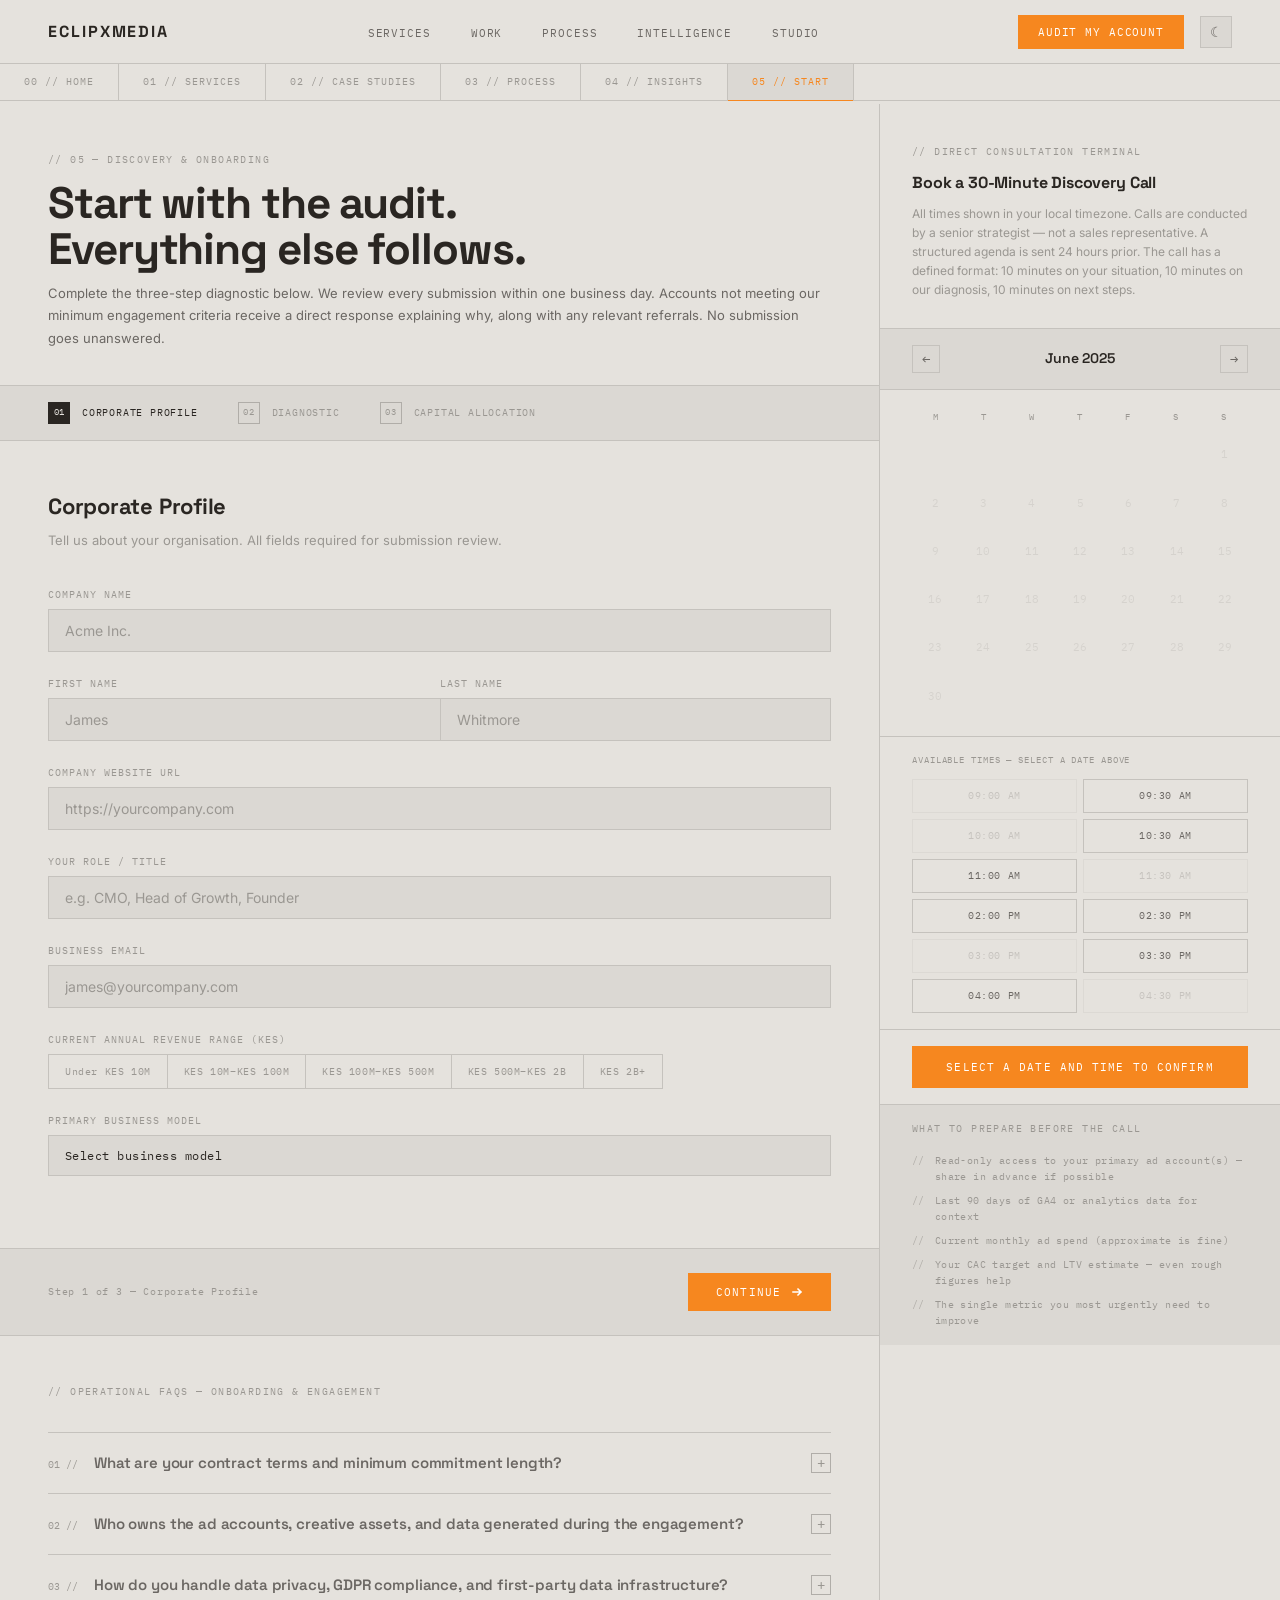
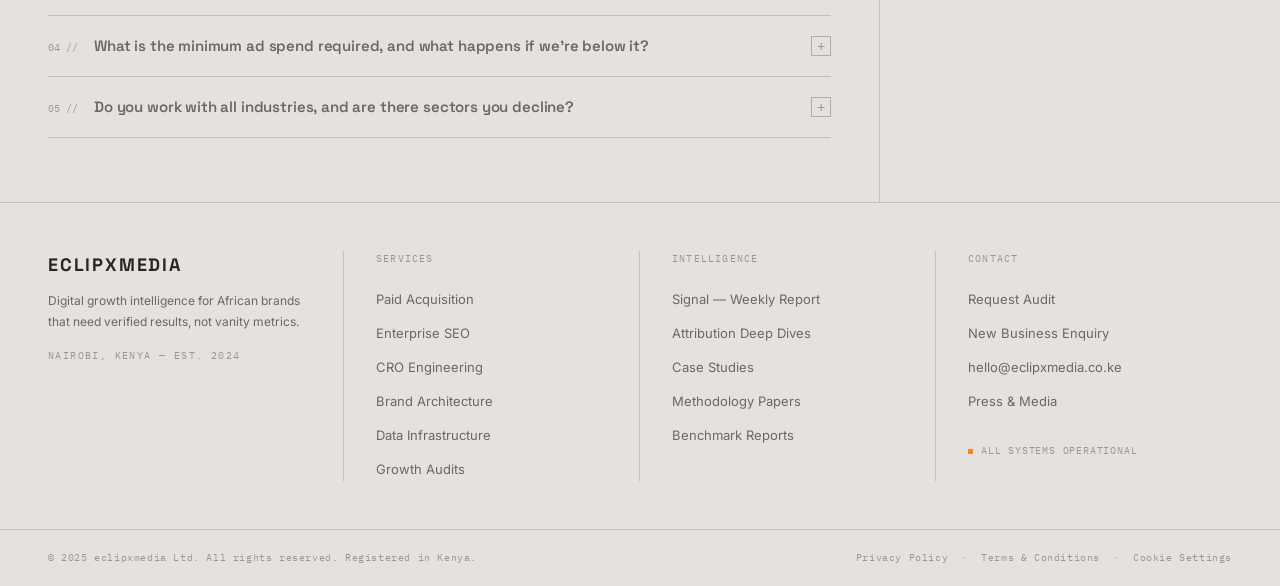
==== contact.html @ aa531b26 "eclipx initial commit" ====
<!DOCTYPE html>
<html lang="en">
<head>
<meta charset="UTF-8">
<meta name="viewport" content="width=device-width, initial-scale=1.0">
<title>eclipxmedia — Contact & Onboarding</title>
<link rel="preconnect" href="https://fonts.googleapis.com">
<link rel="preconnect" href="https://fonts.gstatic.com" crossorigin>
<link href="https://fonts.googleapis.com/css2?family=Space+Grotesk:wght@300;400;500;600;700&family=IBM+Plex+Mono:wght@300;400;500&family=Inter:wght@300;400;500&display=swap" rel="stylesheet">
<link rel="stylesheet" href="css/styles.css">
<script>
document.addEventListener('DOMContentLoaded', async function() {
  try {
    const hdr = await fetch('partials/header.html');
    document.getElementById('header-placeholder').innerHTML = await hdr.text();
    if (typeof initTheme === 'function') initTheme();
    const ftr = await fetch('partials/footer.html');
    document.getElementById('footer-placeholder').innerHTML = await ftr.text();
    const current = window.location.pathname.split('/').pop() || 'index.html';
    document.querySelectorAll('.page-tab').forEach(function(a) {
      if (a.getAttribute('href') === current) a.classList.add('active');
    });
  } catch(e) {
    console.warn('Could not load header/footer partials.', e);
  }
});
</script>
</head>
<body>

<div id="header-placeholder"></div>

<main>

<div class="contact-layout">

  <div class="contact-form-area">
    <div class="contact-form-header">
      <div class="label">// 05 &mdash; Discovery &amp; Onboarding</div>
      <h1 class="contact-form-h1">Start with the audit.<br>Everything else follows.</h1>
      <p style="font-size:13px;color:var(--text-secondary);margin-top:10px;line-height:1.7;">Complete the three-step diagnostic below. We review every submission within one business day. Accounts not meeting our minimum engagement criteria receive a direct response explaining why, along with any relevant referrals. No submission goes unanswered.</p>
    </div>

    <div class="step-indicator">
      <div class="step-ind-item active" id="si-1"><div class="step-ind-num">01</div><div class="step-ind-label">Corporate Profile</div></div>
      <div class="step-ind-item" id="si-2"><div class="step-ind-num">02</div><div class="step-ind-label">Diagnostic</div></div>
      <div class="step-ind-item" id="si-3"><div class="step-ind-num">03</div><div class="step-ind-label">Capital Allocation</div></div>
    </div>

    <div class="form-steps-container">

      <div class="form-step active" id="step-1">
        <div class="form-step-title">Corporate Profile</div>
        <div class="form-step-sub">Tell us about your organisation. All fields required for submission review.</div>
        <div class="field-group"><label class="field-label">Company Name</label><input type="text" class="field-input" placeholder="Acme Inc."></div>
        <div style="display:grid;grid-template-columns:1fr 1fr;gap:0;">
          <div class="field-group"><label class="field-label">First Name</label><input type="text" class="field-input" placeholder="James" style="border-right:none;"></div>
          <div class="field-group"><label class="field-label">Last Name</label><input type="text" class="field-input" placeholder="Whitmore"></div>
        </div>
        <div class="field-group"><label class="field-label">Company Website URL</label><input type="url" class="field-input" placeholder="https://yourcompany.com"></div>
        <div class="field-group"><label class="field-label">Your Role / Title</label><input type="text" class="field-input" placeholder="e.g. CMO, Head of Growth, Founder"></div>
        <div class="field-group"><label class="field-label">Business Email</label><input type="email" class="field-input" placeholder="james@yourcompany.com"></div>
        <div class="field-group">
          <label class="field-label">Current Annual Revenue Range (KES)</label>
          <div class="scale-options" id="revenue-selector">
            <button class="scale-option" onclick="selectScale(this,'revenue-selector')">Under KES 10M</button>
            <button class="scale-option" onclick="selectScale(this,'revenue-selector')">KES 10M&ndash;KES 100M</button>
            <button class="scale-option" onclick="selectScale(this,'revenue-selector')">KES 100M&ndash;KES 500M</button>
            <button class="scale-option" onclick="selectScale(this,'revenue-selector')">KES 500M&ndash;KES 2B</button>
            <button class="scale-option" onclick="selectScale(this,'revenue-selector')">KES 2B+</button>
          </div>
        </div>
        <div class="field-group">
          <label class="field-label">Primary Business Model</label>
          <select class="field-select">
            <option value="" disabled selected>Select business model</option>
            <option>B2B SaaS</option><option>B2B Services / Consulting</option><option>D2C E-Commerce</option><option>Enterprise E-Commerce</option><option>Lead Generation / Financial Services</option><option>Marketplace</option><option>Other</option>
          </select>
        </div>
      </div>

      <div class="form-step" id="step-2">
        <div class="form-step-title">Growth Diagnostic</div>
        <div class="form-step-sub">Select all constraints that currently apply to your marketing operation. Be specific &mdash; the more precise your answers, the more useful our audit response will be.</div>
        <div class="field-group">
          <label class="field-label" style="margin-bottom:12px;">Primary Growth Bottleneck(s) &mdash; Select all that apply</label>
          <div class="check-options">
            <div class="check-option" onclick="toggleCheck(this)"><div class="check-box"></div><div><div class="check-text">Scaling Ad Spend Without CPA Degradation</div><div class="check-sub">Revenue grows but cost-per-acquisition increases disproportionately at scale</div></div></div>
            <div class="check-option" onclick="toggleCheck(this)"><div class="check-box"></div><div><div class="check-text">Low Landing Page / Funnel Conversion Rate</div><div class="check-sub">Traffic quality is acceptable but on-site conversion rate underperforms benchmarks</div></div></div>
            <div class="check-option" onclick="toggleCheck(this)"><div class="check-box"></div><div><div class="check-text">Attribution / Pixel Implementation Errors</div><div class="check-sub">Platform-reported data does not reconcile with CRM or revenue records</div></div></div>
            <div class="check-option" onclick="toggleCheck(this)"><div class="check-box"></div><div><div class="check-text">Creative Fatigue &amp; Ad Performance Decay</div><div class="check-sub">ROAS declining over time without spend changes &mdash; likely audience saturation or creative exhaustion</div></div></div>
            <div class="check-option" onclick="toggleCheck(this)"><div class="check-box"></div><div><div class="check-text">Organic Search Visibility Gap</div><div class="check-sub">Over-reliance on paid channels, minimal organic traffic or content infrastructure</div></div></div>
            <div class="check-option" onclick="toggleCheck(this)"><div class="check-box"></div><div><div class="check-text">Lead Quality &mdash; High Volume, Low Close Rate</div><div class="check-sub">MQL volume is sufficient but MQL&rarr;SQL and SQL&rarr;Close rates are below target</div></div></div>
            <div class="check-option" onclick="toggleCheck(this)"><div class="check-box"></div><div><div class="check-text">Lack of Unified Reporting Infrastructure</div><div class="check-sub">No single dashboard &mdash; data lives in separate platform UIs and requires manual consolidation</div></div></div>
          </div>
        </div>
        <div class="field-group" style="margin-top:8px;">
          <label class="field-label">Current Primary Paid Channels &mdash; Select all active</label>
          <div class="scale-options" id="channel-selector" style="flex-wrap:wrap;">
            <button class="scale-option" onclick="selectScale(this,'channel-selector',true)" style="margin-bottom:0;">Meta Ads</button>
            <button class="scale-option" onclick="selectScale(this,'channel-selector',true)">Google Search</button>
            <button class="scale-option" onclick="selectScale(this,'channel-selector',true)">Google PMax</button>
            <button class="scale-option" onclick="selectScale(this,'channel-selector',true)">LinkedIn</button>
            <button class="scale-option" onclick="selectScale(this,'channel-selector',true)">TikTok</button>
            <button class="scale-option" onclick="selectScale(this,'channel-selector',true)">YouTube</button>
            <button class="scale-option" onclick="selectScale(this,'channel-selector',true)" style="border-right:1px solid var(--border);">None Yet</button>
          </div>
        </div>
        <div class="field-group">
          <label class="field-label">Describe the single biggest problem in your current marketing operation</label>
          <textarea class="field-input" rows="4" placeholder="Be specific &mdash; e.g. 'Our Meta ROAS has declined from 4.2x to 2.1x over 6 months and we don't know if it's creative fatigue, audience exhaustion, or a tracking issue.' The more detail you provide, the more targeted our audit response will be." style="resize:vertical;min-height:96px;"></textarea>
        </div>
      </div>

      <div class="form-step" id="step-3">
        <div class="form-step-title">Capital Allocation</div>
        <div class="form-step-sub">Your monthly ad spend determines the scope and infrastructure investment your account requires. We are transparent about our minimum thresholds and the reasoning behind them.</div>
        <div class="field-group">
          <label class="field-label" style="margin-bottom:14px;">Current Monthly Liquid Ad Budget (KES)</label>
          <div class="budget-track" id="budget-selector">
            <div class="budget-option" onclick="selectBudget(this)"><div class="budget-label">Under KES 200,000 / month</div><div class="budget-bar-outer"><div class="budget-bar-inner" style="width:12%"></div></div><div class="budget-radio"></div></div>
            <div class="budget-option" onclick="selectBudget(this)"><div class="budget-label">KES 200K &ndash; KES 1M / month</div><div class="budget-bar-outer"><div class="budget-bar-inner" style="width:30%"></div></div><div class="budget-radio"></div></div>
            <div class="budget-option selected" onclick="selectBudget(this)"><div class="budget-label">KES 1M &ndash; KES 5M / month</div><div class="budget-bar-outer"><div class="budget-bar-inner" style="width:55%"></div></div><div class="budget-radio"></div></div>
            <div class="budget-option" onclick="selectBudget(this)"><div class="budget-label">KES 5M &ndash; KES 20M / month</div><div class="budget-bar-outer"><div class="budget-bar-inner" style="width:75%"></div></div><div class="budget-radio"></div></div>
            <div class="budget-option" onclick="selectBudget(this)"><div class="budget-label">KES 20M+ / month</div><div class="budget-bar-outer"><div class="budget-bar-inner" style="width:100%"></div></div><div class="budget-radio"></div></div>
          </div>
          <div style="margin-top:10px;font-family:var(--mono);font-size:10px;color:var(--text-muted);line-height:1.6;">// Minimum threshold: KES 1,000,000/month in active, deployable ad spend. Accounts below this threshold are not a fit for our model. We will explain why and refer you to agencies whose model fits your current stage.</div>
        </div>
        <div class="field-group">
          <label class="field-label">Target Timeline for First Campaign Results</label>
          <div class="scale-options" id="timeline-selector">
            <button class="scale-option" onclick="selectScale(this,'timeline-selector')">ASAP</button>
            <button class="scale-option selected" onclick="selectScale(this,'timeline-selector')">Within 30 Days</button>
            <button class="scale-option" onclick="selectScale(this,'timeline-selector')">30&ndash;60 Days</button>
            <button class="scale-option" onclick="selectScale(this,'timeline-selector')">60&ndash;90 Days</button>
            <button class="scale-option" onclick="selectScale(this,'timeline-selector')">Flexible</button>
          </div>
        </div>
        <div class="field-group">
          <label class="field-label">How did you find eclipxmedia?</label>
          <select class="field-select">
            <option value="" disabled selected>Select source</option>
            <option>Google Search</option><option>Referral from a client or partner</option><option>LinkedIn</option><option>Read an article or case study</option><option>Conference or event</option><option>Other</option>
          </select>
        </div>
        <div style="background:var(--bg-card);border:1px solid var(--border);padding:20px;margin-top:8px;">
          <div class="label" style="margin-bottom:10px;">What happens after you submit</div>
          <div class="phase-checklist" style="gap:8px;">
            <div class="phase-check" style="padding-bottom:8px;"><span class="check-idx">01</span><span style="font-size:12px;">We review your submission within 1 business day and assess fit against our engagement criteria.</span></div>
            <div class="phase-check" style="padding-bottom:8px;border-bottom:1px solid var(--border);"><span class="check-idx">02</span><span style="font-size:12px;">If you qualify, you'll receive a calendar invite for a 30-minute discovery call with your assigned senior strategist.</span></div>
            <div class="phase-check" style="padding-bottom:0;border-bottom:none;"><span class="check-idx">03</span><span style="font-size:12px;">Discovery call leads to a proposal within 3 business days &mdash; audit scope, timeline, and engagement terms. No vague follow-ups.</span></div>
          </div>
        </div>
      </div>
    </div>

    <div class="form-nav">
      <div class="form-progress" id="form-progress">Step 1 of 3 &mdash; Corporate Profile</div>
      <div style="display:flex;gap:0;">
        <button class="form-back-btn" id="back-btn" onclick="formBack()" style="display:none;">&larr; Back</button>
        <button class="form-next-btn" id="next-btn" onclick="formNext()">Continue <svg width="12" height="12" viewBox="0 0 12 12" fill="none"><path d="M2 6H10M7 3L10 6L7 9" stroke="currentColor" stroke-width="1.5" stroke-linecap="square"/></svg></button>
      </div>
    </div>

    <div class="faq-section">
      <div class="label">// Operational FAQs &mdash; Onboarding &amp; Engagement</div>
      <div class="faq-list">
        <div class="faq-item" id="faq-0">
          <button class="faq-trigger" onclick="toggleFaq('faq-0')"><div class="faq-q-wrap"><span class="faq-q-idx">01 //</span><span class="faq-q">What are your contract terms and minimum commitment length?</span></div><div class="faq-toggle">+</div></button>
          <div class="faq-body"><div class="faq-answer">Our standard engagement structure is a <strong>rolling 90-day contract with a 30-day written termination notice period</strong>. We do not require 6 or 12-month lock-ins because we believe client retention should be earned through performance, not contractual obligation. The 90-day minimum exists because meaningful paid media results require at minimum one full audit, one structural rebuild cycle, and sufficient time to exit the learning phase with statistically significant data. There are no setup fees. Management fees are agreed in the proposal and fixed for the first 90-day term, with any adjustments requiring 30 days written notice.</div></div>
        </div>
        <div class="faq-item" id="faq-1">
          <button class="faq-trigger" onclick="toggleFaq('faq-1')"><div class="faq-q-wrap"><span class="faq-q-idx">02 //</span><span class="faq-q">Who owns the ad accounts, creative assets, and data generated during the engagement?</span></div><div class="faq-toggle">+</div></button>
          <div class="faq-body"><div class="faq-answer"><strong>You own everything. Always.</strong> Ad accounts must be created in your Business Manager &mdash; we work with admin access granted to our agency account, never accounts created in our infrastructure. All creative assets are transferred to you in full upon delivery &mdash; source files, video exports, copy documents. Looker Studio dashboards are built in your Google account. All data pipelines (Supermetrics, BigQuery tables, Segment sources) are provisioned in your accounts. Engagement end means we remove ourselves from access. Your data, your accounts, your assets &mdash; unconditionally and without leverage.</div></div>
        </div>
        <div class="faq-item" id="faq-2">
          <button class="faq-trigger" onclick="toggleFaq('faq-2')"><div class="faq-q-wrap"><span class="faq-q-idx">03 //</span><span class="faq-q">How do you handle data privacy, GDPR compliance, and first-party data infrastructure?</span></div><div class="faq-toggle">+</div></button>
          <div class="faq-body"><div class="faq-answer">Data privacy compliance is built into our tracking architecture by default. All server-side tracking implementations include <strong>Consent Mode v2 configuration</strong> (Google) and relevant data processing agreements. We do not transmit personally identifiable information to ad platforms without explicit consent signal &mdash; server-side implementations use hashed email and phone data in compliance with Meta's data use policy and Google's Customer Match requirements. For EU-domiciled clients, all data processing occurs within EU infrastructure where technically feasible. We are registered as a data processor under GDPR and can provide our Data Processing Agreement at the proposal stage.</div></div>
        </div>
        <div class="faq-item" id="faq-3">
          <button class="faq-trigger" onclick="toggleFaq('faq-3')"><div class="faq-q-wrap"><span class="faq-q-idx">04 //</span><span class="faq-q">What is the minimum ad spend required, and what happens if we're below it?</span></div><div class="faq-toggle">+</div></button>
          <div class="faq-body"><div class="faq-answer">Our minimum is <strong>KES 1,000,000 per month in liquid, deployable ad spend</strong> &mdash; budget that exists today and is allocated to paid media, not projected future spend. Below KES 1M/month, the overhead of building and maintaining server-side tracking infrastructure, real-time attribution dashboards, and weekly sprint management cannot be amortised appropriately against the management fee structure required to staff an account correctly. If you're currently at KES 200K&ndash;KES 800K/month with a credible plan to reach the threshold within 60&ndash;90 days, contact us anyway &mdash; we'll have an honest conversation. Accounts clearly below threshold receive a direct explanation and referrals to agencies whose model fits their stage.</div></div>
        </div>
        <div class="faq-item" id="faq-4">
          <button class="faq-trigger" onclick="toggleFaq('faq-4')"><div class="faq-q-wrap"><span class="faq-q-idx">05 //</span><span class="faq-q">Do you work with all industries, and are there sectors you decline?</span></div><div class="faq-toggle">+</div></button>
          <div class="faq-body"><div class="faq-answer">We work primarily with B2B SaaS, DTC e-commerce, enterprise e-commerce, financial services (FCA/SEC regulated), professional services, and lead-generation businesses. <strong>We do not accept engagements in:</strong> gambling or sports betting, crypto and unregulated financial products, adult content, tobacco and vaping, multi-level marketing, or any business whose core product is demonstrably harmful. We also decline to work with businesses where we cannot establish a clean measurement foundation &mdash; if your CRM data is fundamentally unreliable or your internal compliance structure prevents proper tracking implementation, we cannot produce results worth charging for.</div></div>
        </div>
      </div>
    </div>
  </div>

  <div class="contact-right-panel">
    <div class="cal-header">
      <div class="label">// Direct Consultation Terminal</div>
      <div class="cal-title">Book a 30-Minute Discovery Call</div>
      <p style="font-size:12px;color:var(--text-muted);line-height:1.6;margin-top:8px;">All times shown in your local timezone. Calls are conducted by a senior strategist &mdash; not a sales representative. A structured agenda is sent 24 hours prior. The call has a defined format: 10 minutes on your situation, 10 minutes on our diagnosis, 10 minutes on next steps.</p>
    </div>
    <div class="cal-nav">
      <button class="cal-nav-btn" onclick="calNav(-1)">&larr;</button>
      <div class="cal-month" id="cal-month-label">June 2025</div>
      <button class="cal-nav-btn" onclick="calNav(1)">&rarr;</button>
    </div>
    <div class="cal-grid-wrap">
      <div class="cal-dow-row">
        <div class="cal-dow">M</div><div class="cal-dow">T</div><div class="cal-dow">W</div><div class="cal-dow">T</div><div class="cal-dow">F</div><div class="cal-dow">S</div><div class="cal-dow">S</div>
      </div>
      <div class="cal-days-grid" id="cal-days"></div>
    </div>
    <div class="cal-slots">
      <div class="cal-slots-title">Available Times &mdash; <span id="cal-selected-date">Select a date above</span></div>
      <div class="cal-slot-grid" id="cal-slot-grid">
        <div class="cal-slot taken">09:00 AM</div>
        <div class="cal-slot" onclick="selectSlot(this)">09:30 AM</div>
        <div class="cal-slot taken">10:00 AM</div>
        <div class="cal-slot" onclick="selectSlot(this)">10:30 AM</div>
        <div class="cal-slot" onclick="selectSlot(this)">11:00 AM</div>
        <div class="cal-slot taken">11:30 AM</div>
        <div class="cal-slot" onclick="selectSlot(this)">02:00 PM</div>
        <div class="cal-slot" onclick="selectSlot(this)">02:30 PM</div>
        <div class="cal-slot taken">03:00 PM</div>
        <div class="cal-slot" onclick="selectSlot(this)">03:30 PM</div>
        <div class="cal-slot" onclick="selectSlot(this)">04:00 PM</div>
        <div class="cal-slot taken">04:30 PM</div>
      </div>
    </div>
    <div class="cal-confirm">
      <button class="cal-confirm-btn" id="cal-confirm-btn" onclick="confirmBooking()">Select a date and time to confirm</button>
    </div>
    <div style="padding:16px 32px;border-top:1px solid var(--border);background:var(--bg-card);">
      <div class="label" style="margin-bottom:12px;">What to Prepare Before the Call</div>
      <div class="comms-detail-list">
        <div class="comms-detail" style="font-size:10px;">Read-only access to your primary ad account(s) &mdash; share in advance if possible</div>
        <div class="comms-detail" style="font-size:10px;">Last 90 days of GA4 or analytics data for context</div>
        <div class="comms-detail" style="font-size:10px;">Current monthly ad spend (approximate is fine)</div>
        <div class="comms-detail" style="font-size:10px;">Your CAC target and LTV estimate &mdash; even rough figures help</div>
        <div class="comms-detail" style="font-size:10px;">The single metric you most urgently need to improve</div>
      </div>
    </div>
  </div>

</div>

</main>

<div id="footer-placeholder"></div>

<script src="js/main.js"></script>
</body>
</html>
---- css/styles.css ----
*, *::before, *::after {
  box-sizing: border-box;
  margin: 0;
  padding: 0;
  border-radius: 0 !important;
}

:root {
  --bg: #E5E2DD;
  --bg-card: #DBD8D3;
  --bg-hover: #D1CEC9;
  --border: #C5C2BD;
  --border-bright: #B0ADA8;
  --text-primary: #2A2622;
  --text-secondary: #6B6763;
  --text-muted: #9A9792;
  --accent: #F6871F;
  --accent-bright: #F8A24A;
  --accent-dim: #C46E18;
  --mono: 'IBM Plex Mono', monospace;
  --display: 'Space Grotesk', sans-serif;
  --body: 'Inter', sans-serif;
  --bg-rgb: 229, 226, 221;
}

[data-theme="dark"] {
  --bg: #090909;
  --bg-card: #111110;
  --bg-hover: #161614;
  --border: #242420;
  --border-bright: #3A3A34;
  --text-primary: #F0EDE6;
  --text-secondary: #9A9590;
  --text-muted: #5A5752;
  --accent: #F6871F;
  --accent-bright: #F8A24A;
  --accent-dim: #C46E18;
  --bg-rgb: 9, 9, 9;
}

html { scroll-behavior: smooth; }

body {
  background: var(--bg);
  color: var(--text-primary);
  font-family: var(--body);
  font-size: 15px;
  line-height: 1.6;
  overflow-x: hidden;
  -webkit-font-smoothing: antialiased;
}

/* ─── SCROLLBAR ─────────────────────────────── */
::-webkit-scrollbar { width: 2px; }
::-webkit-scrollbar-track { background: var(--bg); }
::-webkit-scrollbar-thumb { background: var(--border-bright); }

/* ─── NAV ────────────────────────────────────── */
nav {
  position: fixed;
  top: 0; left: 0; right: 0;
  z-index: 100;
  display: flex;
  align-items: center;
  justify-content: space-between;
  padding: 0 48px;
  height: 64px;
  border-bottom: 1px solid var(--border);
  background: rgba(var(--bg-rgb), 0.92);
  backdrop-filter: blur(12px);
}

.nav-logo {
  font-family: var(--display);
  font-size: 16px;
  font-weight: 700;
  letter-spacing: 0.12em;
  color: var(--text-primary);
  text-decoration: none;
  text-transform: uppercase;
}

.nav-links {
  display: flex;
  gap: 40px;
  list-style: none;
}

.nav-links a {
  font-family: var(--mono);
  font-size: 11px;
  font-weight: 400;
  letter-spacing: 0.08em;
  text-transform: uppercase;
  color: var(--text-secondary);
  text-decoration: none;
  transition: color 0.2s;
}
.nav-links a:hover { color: var(--accent); }

.nav-cta {
  font-family: var(--mono);
  font-size: 11px;
  letter-spacing: 0.08em;
  text-transform: uppercase;
  color: #FFFFFF;
  background: var(--accent);
  border: none;
  padding: 10px 20px;
  cursor: pointer;
  transition: background 0.2s;
}
.nav-cta:hover { background: var(--accent-bright); }

/* ─── THEME TOGGLE ──────────────────────────── */
.theme-toggle {
  width: 32px; height: 32px;
  border: 1px solid var(--border);
  background: var(--bg-card);
  color: var(--text-secondary);
  cursor: pointer;
  display: flex;
  align-items: center;
  justify-content: center;
  font-size: 14px;
  transition: all 0.2s;
  margin-left: 16px;
  flex-shrink: 0;
}
.theme-toggle:hover {
  border-color: var(--border-bright);
  color: var(--text-primary);
}

/* ─── PAGE NAV TABS ──────────────────────────── */
.page-tabs {
  position: fixed;
  top: 64px; left: 0; right: 0;
  z-index: 99;
  display: flex;
  border-bottom: 1px solid var(--border);
  background: var(--bg);
}

.page-tab {
  font-family: var(--mono);
  font-size: 10px;
  letter-spacing: 0.1em;
  text-transform: uppercase;
  color: var(--text-muted);
  padding: 10px 24px;
  cursor: pointer;
  border: none;
  background: none;
  border-right: 1px solid var(--border);
  transition: all 0.2s;
  position: relative;
  text-decoration: none;
  display: inline-block;
}

.page-tab.active {
  color: var(--accent);
  background: var(--bg-card);
}
.page-tab.active::after {
  content: '';
  position: absolute;
  bottom: -1px; left: 0; right: 0;
  height: 1px;
  background: var(--accent);
}
.page-tab:hover:not(.active) { color: var(--accent); }

/* ─── PAGE VIEWS ─────────────────────────────── */

main { padding-top: 104px; }

/* ─── UTILITY ────────────────────────────────── */
.mono { font-family: var(--mono); }
.label {
  font-family: var(--mono);
  font-size: 10px;
  letter-spacing: 0.14em;
  text-transform: uppercase;
  color: var(--text-muted);
}
.section-index {
  font-family: var(--mono);
  font-size: 10px;
  color: var(--text-muted);
  letter-spacing: 0.1em;
}
hr.rule {
  border: none;
  border-top: 1px solid var(--border);
}
hr.rule-bright {
  border: none;
  border-top: 1px solid var(--border-bright);
}

/* ─── HERO ───────────────────────────────────── */
.hero {
  min-height: calc(100vh - 104px);
  display: grid;
  grid-template-rows: auto 1fr auto;
  border-bottom: 1px solid var(--border);
  position: relative;
  overflow: hidden;
}

/* Structural grid lines */
.hero::before {
  content: '';
  position: absolute;
  inset: 0;
  background-image:
    linear-gradient(var(--border) 1px, transparent 1px),
    linear-gradient(90deg, var(--border) 1px, transparent 1px);
  background-size: 80px 80px;
  opacity: 0.3;
  pointer-events: none;
}

.hero-header {
  display: flex;
  justify-content: space-between;
  align-items: flex-start;
  padding: 40px 48px 32px;
  border-bottom: 1px solid var(--border);
  position: relative;
  z-index: 1;
}

.hero-meta-left .label { margin-bottom: 6px; }
.hero-meta-left .coordinates {
  font-family: var(--mono);
  font-size: 11px;
  color: var(--text-muted);
}

.hero-meta-right {
  text-align: right;
}
.live-indicator {
  display: inline-flex;
  align-items: center;
  gap: 8px;
  font-family: var(--mono);
  font-size: 10px;
  letter-spacing: 0.1em;
  text-transform: uppercase;
  color: var(--text-secondary);
}
.live-dot {
  width: 6px; height: 6px;
  background: var(--accent);
  animation: pulse 2s infinite;
}
@keyframes pulse {
  0%, 100% { opacity: 1; }
  50% { opacity: 0.3; }
}

.hero-body {
  display: grid;
  grid-template-columns: 1fr 420px;
  gap: 0;
  position: relative;
  z-index: 1;
}

.hero-copy {
  padding: 64px 48px 64px;
  border-right: 1px solid var(--border);
  display: flex;
  flex-direction: column;
  justify-content: center;
}

.hero-eyebrow {
  font-family: var(--mono);
  font-size: 11px;
  color: var(--text-muted);
  letter-spacing: 0.1em;
  text-transform: uppercase;
  margin-bottom: 28px;
  display: flex;
  align-items: center;
  gap: 16px;
}
.hero-eyebrow::before {
  content: '';
  display: block;
  width: 32px;
  height: 1px;
  background: var(--border-bright);
}

.hero-h1 {
  font-family: var(--display);
  font-size: clamp(48px, 6.5vw, 88px);
  font-weight: 700;
  line-height: 0.95;
  letter-spacing: -0.02em;
  color: var(--text-primary);
  margin-bottom: 36px;
}

.hero-h1 em {
  font-style: normal;
  color: var(--text-secondary);
}

.hero-sub {
  font-size: 15px;
  color: var(--text-secondary);
  line-height: 1.7;
  max-width: 520px;
  margin-bottom: 52px;
}

.hero-sub strong {
  color: var(--text-primary);
  font-weight: 500;
}

.hero-markers {
  display: flex;
  flex-direction: column;
  gap: 10px;
  margin-bottom: 52px;
}

.hero-marker {
  display: flex;
  align-items: baseline;
  gap: 14px;
  font-family: var(--mono);
  font-size: 11px;
  color: var(--text-secondary);
  letter-spacing: 0.06em;
}
.hero-marker-idx {
  color: var(--text-muted);
  min-width: 28px;
}

.hero-ctas {
  display: flex;
  gap: 0;
}

.cta-primary {
  font-family: var(--mono);
  font-size: 12px;
  font-weight: 500;
  letter-spacing: 0.1em;
  text-transform: uppercase;
  color: #FFFFFF;
  background: var(--accent);
  border: none;
  padding: 16px 36px;
  cursor: pointer;
  transition: background 0.15s;
  display: flex;
  align-items: center;
  gap: 12px;
  clip-path: polygon(0 0, calc(100% - 10px) 0, 100% 10px, 100% 100%, 0 100%);
  text-decoration: none;
}
.cta-primary:hover { background: var(--accent-bright); }

.cta-secondary {
  font-family: var(--mono);
  font-size: 12px;
  font-weight: 400;
  letter-spacing: 0.1em;
  text-transform: uppercase;
  color: var(--text-secondary);
  background: none;
  border: 1px solid var(--border-bright);
  border-left: none;
  padding: 16px 36px;
  cursor: pointer;
  transition: all 0.15s;
  text-decoration: none;
}
.cta-secondary:hover {
  color: var(--text-primary);
  border-color: var(--text-muted);
}

/* Hero stats panel */
.hero-stats {
  padding: 40px 36px;
  display: flex;
  flex-direction: column;
  gap: 0;
}

.hero-stat-item {
  padding: 24px 0;
  border-bottom: 1px solid var(--border);
  display: flex;
  flex-direction: column;
  gap: 8px;
}
.hero-stat-item:last-child { border-bottom: none; }

.stat-value {
  font-family: var(--display);
  font-size: 38px;
  font-weight: 700;
  color: var(--text-primary);
  letter-spacing: -0.02em;
  line-height: 1;
}
.stat-label {
  font-family: var(--mono);
  font-size: 10px;
  color: var(--text-muted);
  letter-spacing: 0.1em;
  text-transform: uppercase;
}
.stat-delta {
  font-family: var(--mono);
  font-size: 10px;
  color: var(--accent);
}

/* Hero footer bar */
.hero-footer {
  display: grid;
  grid-template-columns: repeat(4, 1fr);
  border-top: 1px solid var(--border);
  position: relative;
  z-index: 1;
}
.hero-footer-cell {
  padding: 18px 28px;
  border-right: 1px solid var(--border);
  display: flex;
  flex-direction: column;
  gap: 4px;
}
.hero-footer-cell:last-child { border-right: none; }

/* ─── TICKER ─────────────────────────────────── */
.ticker-section {
  border-bottom: 1px solid var(--border);
  overflow: hidden;
  height: 56px;
  display: flex;
  align-items: center;
  background: var(--bg-card);
  position: relative;
}

.ticker-label {
  position: absolute;
  left: 0; top: 0; bottom: 0;
  padding: 0 24px;
  background: var(--bg-card);
  border-right: 1px solid var(--border);
  display: flex;
  align-items: center;
  z-index: 2;
  white-space: nowrap;
  font-family: var(--mono);
  font-size: 10px;
  letter-spacing: 0.1em;
  color: var(--text-muted);
  text-transform: uppercase;
}

.ticker-track {
  display: flex;
  align-items: center;
  gap: 0;
  animation: ticker 30s linear infinite;
  padding-left: 180px;
  white-space: nowrap;
}

@keyframes ticker {
  0% { transform: translateX(0); }
  100% { transform: translateX(-50%); }
}

.ticker-logo {
  display: inline-flex;
  align-items: center;
  padding: 0 48px;
  border-right: 1px solid var(--border);
  height: 56px;
  font-family: var(--display);
  font-size: 13px;
  font-weight: 600;
  letter-spacing: 0.12em;
  text-transform: uppercase;
  color: var(--text-muted);
  filter: grayscale(1);
  transition: color 0.2s;
}

/* ─── SHOWREEL ───────────────────────────────── */
.showreel-section {
  border-bottom: 1px solid var(--border);
  padding: 80px 48px;
}

.section-header {
  display: flex;
  justify-content: space-between;
  align-items: flex-end;
  margin-bottom: 48px;
}

.section-title-block {}
.section-title-block .label { margin-bottom: 12px; }
.section-h2 {
  font-family: var(--display);
  font-size: clamp(28px, 3.5vw, 44px);
  font-weight: 700;
  letter-spacing: -0.02em;
  line-height: 1.05;
  color: var(--text-primary);
}

.section-desc {
  font-size: 14px;
  color: var(--text-secondary);
  max-width: 380px;
  line-height: 1.7;
  text-align: right;
}

.showreel-container {
  width: 100%;
  aspect-ratio: 16/9;
  background: var(--bg-card);
  border: 1px solid var(--border);
  position: relative;
  overflow: hidden;
  transition: transform 0.6s cubic-bezier(0.16, 1, 0.3, 1);
  cursor: pointer;
}

.showreel-container:hover {
  transform: scale(1.008);
}

.showreel-overlay {
  position: absolute;
  inset: 0;
  display: flex;
  flex-direction: column;
  justify-content: space-between;
  padding: 32px;
  background: linear-gradient(
    to bottom,
    rgba(var(--bg-rgb), 0.6) 0%,
    rgba(var(--bg-rgb), 0) 40%,
    rgba(var(--bg-rgb), 0) 60%,
    rgba(var(--bg-rgb), 0.8) 100%
  );
}

.showreel-top {
  display: flex;
  justify-content: space-between;
  align-items: flex-start;
}

.showreel-tag {
  font-family: var(--mono);
  font-size: 10px;
  letter-spacing: 0.1em;
  color: var(--text-secondary);
  text-transform: uppercase;
  background: rgba(var(--bg-rgb), 0.6);
  padding: 6px 12px;
  border: 1px solid var(--border-bright);
}

.showreel-play {
  width: 56px; height: 56px;
  border: 1.5px solid rgba(240,237,230,0.5);
  display: flex;
  align-items: center;
  justify-content: center;
  transition: all 0.2s;
  background: rgba(var(--bg-rgb), 0.4);
}
.showreel-play:hover {
  background: rgba(var(--bg-rgb), 0.1);
  border-color: var(--text-primary);
}

.play-icon {
  width: 0; height: 0;
  border-style: solid;
  border-width: 8px 0 8px 16px;
  border-color: transparent transparent transparent var(--text-primary);
  margin-left: 4px;
}

.showreel-bottom {
  display: flex;
  justify-content: space-between;
  align-items: flex-end;
}

.showreel-metrics {
  display: flex;
  gap: 32px;
}

.showreel-metric {
  display: flex;
  flex-direction: column;
  gap: 4px;
}
.showreel-metric .val {
  font-family: var(--display);
  font-size: 22px;
  font-weight: 700;
  color: var(--text-primary);
}
.showreel-metric .lbl {
  font-family: var(--mono);
  font-size: 9px;
  color: var(--text-secondary);
  text-transform: uppercase;
  letter-spacing: 0.1em;
}

.showreel-visual {
  width: 100%; height: 100%;
  position: absolute;
  inset: 0;
  background:
    repeating-linear-gradient(
      90deg,
      transparent,
      transparent 79px,
      var(--border) 79px,
      var(--border) 80px
    ),
    repeating-linear-gradient(
      0deg,
      transparent,
      transparent 79px,
      var(--border) 79px,
      var(--border) 80px
    ),
    var(--bg-card);
  z-index: -1;
}

/* Mock analytics */
.mock-chart {
  position: absolute;
  bottom: 80px; left: 48px;
  right: 48px;
  height: 120px;
  display: flex;
  align-items: flex-end;
  gap: 6px;
  z-index: 0;
}
.mock-bar {
  flex: 1;
  background: rgba(240,237,230,0.08);
  border-top: 1px solid rgba(240,237,230,0.15);
  animation: barGrow 2s cubic-bezier(0.16, 1, 0.3, 1) forwards;
  transform-origin: bottom;
}
@keyframes barGrow {
  from { transform: scaleY(0.1); opacity: 0; }
  to { transform: scaleY(1); opacity: 1; }
}

/* ─── CAPABILITIES GRID ──────────────────────── */
.capabilities-section {
  border-bottom: 1px solid var(--border);
}

.capabilities-header {
  padding: 64px 48px 48px;
  border-bottom: 1px solid var(--border);
}

.capabilities-grid {
  display: grid;
  grid-template-columns: repeat(3, 1fr);
}

.cap-card {
  padding: 48px 40px;
  border-right: 1px solid var(--border);
  position: relative;
  transition: background 0.25s;
}
.cap-card:last-child { border-right: none; }
.cap-card:hover { background: var(--bg-card); }

.cap-icon {
  width: 40px; height: 40px;
  border: 1.5px solid var(--border-bright);
  display: flex;
  align-items: center;
  justify-content: center;
  margin-bottom: 28px;
}

/* SVG icons */
.icon-line {
  fill: none;
  stroke: var(--text-secondary);
  stroke-width: 1.5;
  stroke-linecap: square;
}

.cap-number {
  font-family: var(--mono);
  font-size: 10px;
  color: var(--text-muted);
  letter-spacing: 0.1em;
  margin-bottom: 16px;
}

.cap-title {
  font-family: var(--display);
  font-size: 20px;
  font-weight: 700;
  color: var(--text-primary);
  letter-spacing: -0.01em;
  margin-bottom: 20px;
}

.cap-desc {
  font-size: 13.5px;
  color: var(--text-secondary);
  line-height: 1.75;
  margin-bottom: 28px;
}

.cap-list {
  list-style: none;
  display: flex;
  flex-direction: column;
  gap: 8px;
}

.cap-list li {
  font-family: var(--mono);
  font-size: 11px;
  color: var(--text-muted);
  letter-spacing: 0.04em;
  display: flex;
  align-items: baseline;
  gap: 10px;
}
.cap-list li::before {
  content: '\2014';
  color: var(--border-bright);
  flex-shrink: 0;
}

.cap-footer {
  margin-top: 36px;
  padding-top: 24px;
  border-top: 1px solid var(--border);
  display: flex;
  justify-content: space-between;
  align-items: center;
}

.cap-link {
  font-family: var(--mono);
  font-size: 10px;
  letter-spacing: 0.1em;
  text-transform: uppercase;
  color: var(--text-secondary);
  text-decoration: none;
  transition: color 0.2s;
  display: flex;
  align-items: center;
  gap: 8px;
}
.cap-link:hover { color: var(--accent); }
.cap-link-arrow { font-size: 14px; }

/* ─── ROI SHOWCASE ───────────────────────────── */
.roi-section {
  border-bottom: 1px solid var(--border);
  padding: 80px 48px;
}

.roi-grid {
  display: grid;
  grid-template-columns: 1fr 1fr;
  gap: 0;
  border: 1px solid var(--border);
}

.roi-card {
  padding: 52px 44px;
  border-right: 1px solid var(--border);
  position: relative;
  overflow: hidden;
  cursor: pointer;
  transition: background 0.3s cubic-bezier(0.16, 1, 0.3, 1);
}
.roi-card:last-child { border-right: none; }
.roi-card:hover { background: var(--bg-hover); }

/* Dashboard mockup */
.roi-dashboard {
  position: absolute;
  inset: 0;
  opacity: 0;
  transition: opacity 0.4s cubic-bezier(0.16, 1, 0.3, 1);
  pointer-events: none;
  padding: 24px;
  background: var(--bg-hover);
  display: flex;
  flex-direction: column;
  justify-content: flex-end;
}
.roi-card:hover .roi-dashboard { opacity: 1; }
.roi-card:hover .roi-front { opacity: 0; }

.roi-front {
  transition: opacity 0.3s;
}

.roi-client-tag {
  font-family: var(--mono);
  font-size: 10px;
  color: var(--text-muted);
  letter-spacing: 0.1em;
  text-transform: uppercase;
  margin-bottom: 32px;
  display: flex;
  align-items: center;
  gap: 12px;
}
.roi-client-tag::before {
  content: '';
  width: 24px;
  height: 1px;
  background: var(--border-bright);
}

.roi-metric-big {
  font-family: var(--display);
  font-size: 72px;
  font-weight: 700;
  letter-spacing: -0.03em;
  color: var(--text-primary);
  line-height: 1;
  margin-bottom: 12px;
}

.roi-metric-sub {
  font-family: var(--display);
  font-size: 24px;
  font-weight: 500;
  color: var(--text-secondary);
  letter-spacing: -0.01em;
  margin-bottom: 32px;
}

.roi-detail-row {
  display: grid;
  grid-template-columns: repeat(3, 1fr);
  gap: 0;
  border-top: 1px solid var(--border);
  margin-top: 24px;
}

.roi-detail-cell {
  padding: 20px 0;
  border-right: 1px solid var(--border);
}
.roi-detail-cell:last-child { border-right: none; }

.roi-detail-val {
  font-family: var(--display);
  font-size: 20px;
  font-weight: 700;
  color: var(--text-primary);
  letter-spacing: -0.01em;
}
.roi-detail-lbl {
  font-family: var(--mono);
  font-size: 9px;
  color: var(--text-muted);
  letter-spacing: 0.1em;
  text-transform: uppercase;
  margin-top: 4px;
}

/* Dashboard mockup visual */
.dash-row {
  display: flex;
  gap: 8px;
  align-items: flex-end;
  height: 60px;
  margin-bottom: 12px;
}
.dash-bar {
  flex: 1;
  background: var(--border-bright);
  opacity: 0.6;
}
.dash-bar.hi { height: 100%; opacity: 0.9; }
.dash-bar.md { height: 70%; }
.dash-bar.lo { height: 40%; }

.dash-line {
  width: 100%;
  height: 1px;
  background: var(--border);
  margin-bottom: 8px;
}

.dash-label-row {
  display: flex;
  justify-content: space-between;
}
.dash-label {
  font-family: var(--mono);
  font-size: 9px;
  color: var(--text-muted);
}

/* ─── PROCESS PHILOSOPHY ─────────────────────── */
.process-section {
  border-bottom: 1px solid var(--border);
  padding: 80px 48px;
}

.process-grid {
  display: grid;
  grid-template-columns: 320px 1fr;
  gap: 80px;
}

.process-nav {
  display: flex;
  flex-direction: column;
  gap: 0;
  position: sticky;
  top: 140px;
  align-self: start;
}

.process-nav-item {
  padding: 16px 0;
  border-bottom: 1px solid var(--border);
  font-family: var(--mono);
  font-size: 11px;
  letter-spacing: 0.08em;
  color: var(--text-muted);
  text-transform: uppercase;
  cursor: pointer;
  display: flex;
  align-items: center;
  gap: 14px;
  transition: color 0.2s;
}
.process-nav-item:first-child { border-top: 1px solid var(--border); }
.process-nav-item:hover { color: var(--text-secondary); }
.process-nav-item.active { color: var(--accent); }
.process-nav-item.active .pnav-idx { color: var(--accent); }
.pnav-idx { color: var(--border-bright); }

.process-content {
  display: flex;
  flex-direction: column;
  gap: 80px;
}

.process-block {
  border-top: 1px solid var(--border);
  padding-top: 48px;
}

.process-block-header {
  display: flex;
  align-items: baseline;
  gap: 20px;
  margin-bottom: 28px;
}

.process-block-idx {
  font-family: var(--mono);
  font-size: 11px;
  color: var(--text-muted);
  flex-shrink: 0;
}

.process-block-title {
  font-family: var(--display);
  font-size: 26px;
  font-weight: 700;
  color: var(--text-primary);
  letter-spacing: -0.01em;
}

.process-text {
  font-size: 14.5px;
  color: var(--text-secondary);
  line-height: 1.8;
  margin-bottom: 24px;
}

.process-text strong {
  color: var(--text-primary);
  font-weight: 500;
}

.process-specs {
  display: grid;
  grid-template-columns: 1fr 1fr;
  gap: 0;
  border: 1px solid var(--border);
  margin-top: 28px;
}

.process-spec {
  padding: 20px 24px;
  border-right: 1px solid var(--border);
  border-bottom: 1px solid var(--border);
}
.process-spec:nth-child(even) { border-right: none; }
.process-spec:nth-last-child(-n+2) { border-bottom: none; }

.spec-key {
  font-family: var(--mono);
  font-size: 10px;
  color: var(--text-muted);
  letter-spacing: 0.1em;
  text-transform: uppercase;
  margin-bottom: 6px;
}
.spec-val {
  font-size: 13px;
  color: var(--text-secondary);
  line-height: 1.5;
}

/* ─────────────────────────────────────────────── */
/* SERVICES PAGE                                   */
/* ─────────────────────────────────────────────── */

/* ─── CAPABILITIES HERO ──────────────────────── */
.svc-hero {
  border-bottom: 1px solid var(--border);
  padding: 80px 48px 64px;
  position: relative;
  overflow: hidden;
}

.svc-hero::before {
  content: '';
  position: absolute;
  inset: 0;
  background-image:
    linear-gradient(var(--border) 1px, transparent 1px);
  background-size: 100% 80px;
  opacity: 0.25;
  pointer-events: none;
}

.svc-hero-inner { position: relative; z-index: 1; }

.svc-hero-top {
  display: flex;
  justify-content: space-between;
  align-items: flex-start;
  margin-bottom: 56px;
}

.svc-index-token {
  font-family: var(--mono);
  font-size: 13px;
  color: var(--text-muted);
  letter-spacing: 0.14em;
  text-transform: uppercase;
  display: flex;
  align-items: center;
  gap: 12px;
  padding-bottom: 14px;
  border-bottom: 1px solid var(--border);
}

.svc-hero-h1 {
  font-family: var(--display);
  font-size: clamp(36px, 5vw, 64px);
  font-weight: 700;
  letter-spacing: -0.025em;
  line-height: 1.0;
  color: var(--text-primary);
  max-width: 700px;
  margin-bottom: 36px;
}

.svc-hero-p {
  font-size: 15px;
  color: var(--text-secondary);
  max-width: 680px;
  line-height: 1.85;
  margin-bottom: 56px;
}

.svc-hero-p strong { color: var(--text-primary); font-weight: 500; }

.svc-stat-strip {
  display: grid;
  grid-template-columns: repeat(4, 1fr);
  border-top: 1px solid var(--border);
}

.svc-stat-cell {
  padding: 28px 0;
  border-right: 1px solid var(--border);
}
.svc-stat-cell:last-child { border-right: none; }

.svc-stat-n {
  font-family: var(--display);
  font-size: 32px;
  font-weight: 700;
  color: var(--text-primary);
  letter-spacing: -0.02em;
}
.svc-stat-l {
  font-family: var(--mono);
  font-size: 10px;
  color: var(--text-muted);
  text-transform: uppercase;
  letter-spacing: 0.1em;
  margin-top: 6px;
}

/* ─── SERVICE MATRIX ─────────────────────────── */
.matrix-section {
  border-bottom: 1px solid var(--border);
}

.matrix-header {
  padding: 48px 48px 32px;
  border-bottom: 1px solid var(--border);
  display: flex;
  justify-content: space-between;
  align-items: flex-end;
}

.accordion {
  border-bottom: none;
}

.accordion-row {
  border-bottom: 1px solid var(--border);
  overflow: hidden;
}

.accordion-trigger {
  width: 100%;
  display: flex;
  align-items: center;
  justify-content: space-between;
  padding: 32px 48px;
  background: none;
  border: none;
  cursor: pointer;
  text-align: left;
  transition: background 0.2s;
}
.accordion-trigger:hover { background: var(--bg-card); }

.acc-trigger-left {
  display: flex;
  align-items: baseline;
  gap: 24px;
}

.acc-idx {
  font-family: var(--mono);
  font-size: 11px;
  color: var(--text-muted);
  letter-spacing: 0.1em;
  min-width: 36px;
}

.acc-title {
  font-family: var(--display);
  font-size: 22px;
  font-weight: 700;
  color: var(--text-primary);
  letter-spacing: -0.01em;
}

.acc-trigger-right {
  display: flex;
  align-items: center;
  gap: 24px;
}

.acc-tag {
  font-family: var(--mono);
  font-size: 10px;
  color: var(--text-muted);
  letter-spacing: 0.08em;
  text-transform: uppercase;
  border: 1px solid var(--border);
  padding: 4px 10px;
}

.acc-chevron {
  width: 20px; height: 20px;
  border: 1.5px solid var(--border-bright);
  display: flex;
  align-items: center;
  justify-content: center;
  flex-shrink: 0;
  transition: transform 0.3s cubic-bezier(0.16, 1, 0.3, 1);
}
.accordion-row.open .acc-chevron { transform: rotate(45deg); }

.acc-chevron-icon {
  font-size: 16px;
  color: var(--text-secondary);
  line-height: 1;
  font-family: var(--mono);
}

/* Accordion content */
.accordion-body {
  max-height: 0;
  overflow: hidden;
  transition: max-height 0.5s cubic-bezier(0.16, 1, 0.3, 1);
}
.accordion-row.open .accordion-body { max-height: 1400px; }

.accordion-content {
  padding: 0 48px 48px;
  display: grid;
  grid-template-columns: 1fr 1fr 1fr;
  gap: 0;
  border-top: 1px solid var(--border);
}

.acc-col {
  padding: 36px 32px;
  border-right: 1px solid var(--border);
}
.acc-col:last-child { border-right: none; }
.acc-col:first-child { padding-left: 0; }

.acc-col-title {
  font-family: var(--mono);
  font-size: 10px;
  letter-spacing: 0.12em;
  text-transform: uppercase;
  color: var(--text-muted);
  margin-bottom: 20px;
  padding-bottom: 12px;
  border-bottom: 1px solid var(--border);
}

.acc-col-items {
  display: flex;
  flex-direction: column;
  gap: 10px;
}

.acc-col-item {
  display: flex;
  flex-direction: column;
  gap: 3px;
}

.acc-item-name {
  font-size: 13px;
  font-weight: 500;
  color: var(--text-primary);
}
.acc-item-sub {
  font-family: var(--mono);
  font-size: 10px;
  color: var(--text-muted);
  letter-spacing: 0.04em;
}

/* Full-width description row */
.accordion-desc {
  padding: 32px 48px;
  border-top: 1px solid var(--border);
}
.accordion-desc p {
  font-size: 14px;
  color: var(--text-secondary);
  line-height: 1.8;
  max-width: 780px;
}
.accordion-desc p strong { color: var(--text-primary); font-weight: 500; }

/* ─── AUDIT FRAMEWORK ────────────────────────── */
.audit-section {
  border-bottom: 1px solid var(--border);
  padding: 80px 48px;
}

.audit-grid {
  display: grid;
  grid-template-columns: 1fr 1fr;
  gap: 0;
  border: 1px solid var(--border);
  margin-top: 48px;
}

.audit-cell {
  padding: 40px 36px;
  border-right: 1px solid var(--border);
  border-bottom: 1px solid var(--border);
}
.audit-cell:nth-child(even) { border-right: none; }
.audit-cell:nth-last-child(-n+2) { border-bottom: none; }

.audit-cell-idx {
  font-family: var(--mono);
  font-size: 10px;
  color: var(--text-muted);
  letter-spacing: 0.1em;
  margin-bottom: 12px;
}

.audit-cell-title {
  font-family: var(--display);
  font-size: 16px;
  font-weight: 700;
  color: var(--text-primary);
  letter-spacing: -0.01em;
  margin-bottom: 14px;
}

.audit-cell-text {
  font-size: 13px;
  color: var(--text-secondary);
  line-height: 1.75;
  margin-bottom: 20px;
}

.audit-tags {
  display: flex;
  flex-wrap: wrap;
  gap: 6px;
}

.audit-tag {
  font-family: var(--mono);
  font-size: 9px;
  letter-spacing: 0.08em;
  text-transform: uppercase;
  color: var(--text-muted);
  border: 1px solid var(--border);
  padding: 3px 8px;
}

/* Full-width audit intro */
.audit-intro {
  display: grid;
  grid-template-columns: 1fr 2fr;
  gap: 0;
  border: 1px solid var(--border);
  border-bottom: none;
  margin-top: 48px;
}

.audit-intro-left {
  padding: 40px 36px;
  border-right: 1px solid var(--border);
}

.audit-intro-right {
  padding: 40px 36px;
}

.audit-intro-right p {
  font-size: 14px;
  color: var(--text-secondary);
  line-height: 1.85;
  margin-bottom: 16px;
}
.audit-intro-right p strong { color: var(--text-primary); font-weight: 500; }

/* ─── FOOTER ─────────────────────────────────── */
footer {
  border-top: 1px solid var(--border);
  padding: 48px;
  display: grid;
  grid-template-columns: 1fr 1fr 1fr 1fr;
  gap: 0;
}

.footer-col { padding: 0 32px; border-right: 1px solid var(--border); }
.footer-col:first-child { padding-left: 0; }
.footer-col:last-child { border-right: none; }

.footer-col-title {
  font-family: var(--mono);
  font-size: 10px;
  color: var(--text-muted);
  letter-spacing: 0.12em;
  text-transform: uppercase;
  margin-bottom: 20px;
}

.footer-links { list-style: none; display: flex; flex-direction: column; gap: 10px; }
.footer-links a {
  font-size: 13px;
  color: var(--text-secondary);
  text-decoration: none;
  transition: color 0.2s;
}
.footer-links a:hover { color: var(--text-primary); }

.footer-bottom {
  padding: 20px 48px;
  border-top: 1px solid var(--border);
  display: flex;
  justify-content: space-between;
  align-items: center;
}

.footer-legal {
  font-family: var(--mono);
  font-size: 10px;
  color: var(--text-muted);
  letter-spacing: 0.06em;
}

/* ─── SCROLL ANIMATIONS ──────────────────────── */
.reveal {
  opacity: 0;
  transform: translateY(24px);
  transition: opacity 0.7s cubic-bezier(0.16, 1, 0.3, 1), transform 0.7s cubic-bezier(0.16, 1, 0.3, 1);
}
.reveal.visible {
  opacity: 1;
  transform: translateY(0);
}

.reveal-delay-1 { transition-delay: 0.1s; }
.reveal-delay-2 { transition-delay: 0.2s; }
.reveal-delay-3 { transition-delay: 0.3s; }

/* Counter animation */
@keyframes countUp {
  from { opacity: 0; transform: translateY(8px); }
  to { opacity: 1; transform: translateY(0); }
}

/* ─── RESPONSIVE BASICS ──────────────────────── */
/* ═══════════════════════════════════════════════
   CASE STUDIES & PROOF PAGE
═══════════════════════════════════════════════ */

.cs-hero {
  padding: 72px 48px 56px;
  border-bottom: 1px solid var(--border);
  display: grid;
  grid-template-columns: 1fr 1fr;
  gap: 80px;
  align-items: end;
}

.cs-hero-h1 {
  font-family: var(--display);
  font-size: clamp(36px, 4.5vw, 58px);
  font-weight: 700;
  letter-spacing: -0.025em;
  line-height: 1.0;
  color: var(--text-primary);
  margin-top: 16px;
}

.cs-hero-right {
  display: flex;
  flex-direction: column;
  justify-content: flex-end;
  gap: 32px;
}

.cs-hero-right p {
  font-size: 14px;
  color: var(--text-secondary);
  line-height: 1.8;
}

/* Filter bar */
.cs-filter-bar {
  display: flex;
  align-items: center;
  gap: 0;
  border-bottom: 1px solid var(--border);
  border-top: 1px solid var(--border);
  background: var(--bg-card);
  overflow-x: auto;
}

.cs-filter-label {
  font-family: var(--mono);
  font-size: 10px;
  letter-spacing: 0.1em;
  text-transform: uppercase;
  color: var(--text-muted);
  padding: 0 24px;
  border-right: 1px solid var(--border);
  height: 48px;
  display: flex;
  align-items: center;
  white-space: nowrap;
  flex-shrink: 0;
}

.cs-filter-btn {
  font-family: var(--mono);
  font-size: 10px;
  letter-spacing: 0.1em;
  text-transform: uppercase;
  color: var(--text-muted);
  background: none;
  border: none;
  border-right: 1px solid var(--border);
  padding: 0 20px;
  height: 48px;
  cursor: pointer;
  transition: all 0.15s;
  white-space: nowrap;
  position: relative;
}
.cs-filter-btn:hover { color: var(--text-secondary); background: var(--bg-hover); }
.cs-filter-btn.active {
  color: var(--accent);
  background: var(--bg-hover);
}
.cs-filter-btn.active::after {
  content: '';
  position: absolute;
  bottom: 0; left: 0; right: 0;
  height: 1px;
  background: var(--accent);
}

/* Case study cards */
.cs-grid {
  display: flex;
  flex-direction: column;
}

.cs-card {
  border-bottom: 1px solid var(--border);
  transition: background 0.25s;
}
.cs-card:hover { background: var(--bg-card); }
.cs-card.hidden { display: none; }

.cs-card-header {
  display: grid;
  grid-template-columns: 80px 1fr auto;
  align-items: start;
  padding: 40px 48px 0;
  gap: 32px;
}

.cs-card-idx {
  font-family: var(--mono);
  font-size: 11px;
  color: var(--text-muted);
  letter-spacing: 0.1em;
  padding-top: 6px;
}

.cs-card-meta {}

.cs-card-tags {
  display: flex;
  gap: 8px;
  margin-bottom: 14px;
  flex-wrap: wrap;
}

.cs-tag {
  font-family: var(--mono);
  font-size: 9px;
  letter-spacing: 0.1em;
  text-transform: uppercase;
  color: var(--text-muted);
  border: 1px solid var(--border);
  padding: 3px 10px;
}
.cs-tag.primary {
  color: var(--text-secondary);
  border-color: var(--border-bright);
}

.cs-card-title {
  font-family: var(--display);
  font-size: 24px;
  font-weight: 700;
  color: var(--text-primary);
  letter-spacing: -0.01em;
  line-height: 1.15;
  margin-bottom: 10px;
}

.cs-card-subtitle {
  font-size: 13px;
  color: var(--text-secondary);
  line-height: 1.6;
}

.cs-card-status {
  text-align: right;
  flex-shrink: 0;
}

/* Metrics row */
.cs-metrics-row {
  display: flex;
  gap: 0;
  padding: 28px 48px 28px 160px;
  border-top: 1px solid var(--border);
  border-bottom: 1px solid var(--border);
  margin-top: 28px;
}

.cs-metric {
  padding-right: 40px;
  margin-right: 40px;
  border-right: 1px solid var(--border);
}
.cs-metric:last-child { border-right: none; padding-right: 0; margin-right: 0; }

.cs-metric-val {
  font-family: var(--display);
  font-size: 30px;
  font-weight: 700;
  color: var(--text-primary);
  letter-spacing: -0.02em;
  line-height: 1;
}
.cs-metric-lbl {
  font-family: var(--mono);
  font-size: 9px;
  color: var(--text-muted);
  letter-spacing: 0.1em;
  text-transform: uppercase;
  margin-top: 5px;
}

/* Deep dive content */
.cs-body {
  display: grid;
  grid-template-columns: 80px 1fr 380px;
  gap: 0;
  padding: 0 48px 0 0;
}

.cs-body-spacer { border-right: 1px solid var(--border); }

.cs-body-text {
  padding: 36px 40px 36px 32px;
  display: flex;
  flex-direction: column;
  gap: 28px;
  border-right: 1px solid var(--border);
}

.cs-block-title {
  font-family: var(--mono);
  font-size: 10px;
  color: var(--text-muted);
  letter-spacing: 0.12em;
  text-transform: uppercase;
  margin-bottom: 10px;
}

.cs-block-content {
  font-size: 13.5px;
  color: var(--text-secondary);
  line-height: 1.8;
}
.cs-block-content strong { color: var(--text-primary); font-weight: 500; }

.cs-tech-list {
  display: flex;
  flex-wrap: wrap;
  gap: 6px;
  margin-top: 10px;
}

.cs-tech-tag {
  font-family: var(--mono);
  font-size: 9px;
  letter-spacing: 0.08em;
  color: var(--text-muted);
  border: 1px solid var(--border);
  padding: 3px 9px;
}

/* Dashboard mockup panel */
.cs-dash-panel {
  padding: 28px 0 28px 28px;
  display: flex;
  flex-direction: column;
  gap: 12px;
}

.cs-dash-mock {
  background: var(--bg-card);
  border: 1px solid var(--border);
  padding: 16px;
  position: relative;
  overflow: hidden;
}

.cs-dash-mock-label {
  font-family: var(--mono);
  font-size: 8px;
  color: var(--text-muted);
  letter-spacing: 0.1em;
  text-transform: uppercase;
  margin-bottom: 12px;
}

.cs-spark {
  display: flex;
  align-items: flex-end;
  gap: 3px;
  height: 48px;
}

.cs-spark-bar {
  flex: 1;
  background: var(--border-bright);
  opacity: 0.5;
  transition: opacity 0.2s;
}
.cs-dash-mock:hover .cs-spark-bar { opacity: 0.8; }

.cs-dash-kpi-row {
  display: flex;
  gap: 0;
  border-top: 1px solid var(--border);
  margin-top: 10px;
  padding-top: 10px;
}

.cs-dash-kpi {
  flex: 1;
  border-right: 1px solid var(--border);
  padding-right: 10px;
  margin-right: 10px;
}
.cs-dash-kpi:last-child { border-right: none; margin-right: 0; padding-right: 0; }

.cs-dash-kpi-val {
  font-family: var(--display);
  font-size: 16px;
  font-weight: 700;
  color: var(--text-primary);
}
.cs-dash-kpi-lbl {
  font-family: var(--mono);
  font-size: 8px;
  color: var(--text-muted);
  text-transform: uppercase;
  letter-spacing: 0.08em;
}

/* Screenshot placeholder */
.cs-screenshot {
  background: var(--bg-card);
  border: 1px solid var(--border);
  aspect-ratio: 16/10;
  position: relative;
  overflow: hidden;
  display: flex;
  align-items: center;
  justify-content: center;
}

.cs-screenshot-label {
  font-family: var(--mono);
  font-size: 9px;
  color: var(--text-muted);
  letter-spacing: 0.1em;
  text-transform: uppercase;
  text-align: center;
  z-index: 1;
}

.cs-screenshot::before {
  content: '';
  position: absolute;
  inset: 0;
  background:
    repeating-linear-gradient(90deg, transparent, transparent 39px, var(--border) 39px, var(--border) 40px),
    repeating-linear-gradient(0deg, transparent, transparent 39px, var(--border) 39px, var(--border) 40px);
  opacity: 0.4;
}

/* ─── Verified Live Data ─────────────────────── */
.vld-section {
  border-bottom: 1px solid var(--border);
  background: var(--bg-card);
}

.vld-header {
  padding: 48px 48px 36px;
  border-bottom: 1px solid var(--border);
  display: flex;
  justify-content: space-between;
  align-items: flex-end;
}

.vld-strip {
  display: grid;
  grid-template-columns: repeat(5, 1fr);
  border-bottom: 1px solid var(--border);
}

.vld-cell {
  padding: 32px 28px;
  border-right: 1px solid var(--border);
  display: flex;
  flex-direction: column;
  gap: 6px;
}
.vld-cell:last-child { border-right: none; }

.vld-val {
  font-family: var(--display);
  font-size: 36px;
  font-weight: 700;
  color: var(--text-primary);
  letter-spacing: -0.025em;
  line-height: 1;
}
.vld-lbl {
  font-family: var(--mono);
  font-size: 9px;
  color: var(--text-muted);
  text-transform: uppercase;
  letter-spacing: 0.1em;
}
.vld-delta {
  font-family: var(--mono);
  font-size: 9px;
  color: var(--text-secondary);
  margin-top: 2px;
}

/* Portfolio index chart */
.vld-chart-area {
  padding: 32px 48px;
  border-bottom: 1px solid var(--border);
}

.vld-chart-header {
  display: flex;
  justify-content: space-between;
  align-items: center;
  margin-bottom: 20px;
}

.vld-chart-title {
  font-family: var(--mono);
  font-size: 10px;
  color: var(--text-muted);
  letter-spacing: 0.1em;
  text-transform: uppercase;
}

.vld-chart-canvas {
  width: 100%;
  height: 120px;
  position: relative;
  overflow: hidden;
}

.vld-chart-line {
  position: absolute;
  bottom: 0; left: 0; right: 0;
  height: 100%;
}

.vld-chart-bars {
  display: flex;
  align-items: flex-end;
  gap: 3px;
  height: 100%;
}

.vld-chart-bar {
  flex: 1;
  background: var(--border-bright);
  opacity: 0.35;
  transition: opacity 0.2s;
}
.vld-chart-bar:hover { opacity: 0.7; }
.vld-chart-bar.highlight { opacity: 0.75; background: var(--accent); }

.vld-footnote {
  padding: 20px 48px;
  display: flex;
  justify-content: space-between;
  align-items: center;
}

/* ─── Testimonials ───────────────────────────── */
.testi-section {
  border-bottom: 1px solid var(--border);
  padding: 80px 48px;
}

.testi-grid {
  display: grid;
  grid-template-columns: 1fr;
  gap: 0;
  margin-top: 48px;
}

.testi-row {
  display: grid;
  gap: 0;
  border-top: 1px solid var(--border);
}

.testi-row:nth-child(odd) { grid-template-columns: 2fr 1fr; }
.testi-row:nth-child(even) { grid-template-columns: 1fr 2fr; }
.testi-row:last-child { border-bottom: 1px solid var(--border); }

.testi-quote-cell {
  padding: 52px 48px;
  border-right: 1px solid var(--border);
}

.testi-row:nth-child(even) .testi-quote-cell {
  border-right: none;
  border-left: 1px solid var(--border);
  order: 2;
}
.testi-row:nth-child(even) .testi-meta-cell { order: 1; }

.testi-mark {
  font-family: var(--display);
  font-size: 48px;
  font-weight: 700;
  color: var(--border-bright);
  line-height: 1;
  margin-bottom: 20px;
}

.testi-text {
  font-size: 15px;
  color: var(--text-secondary);
  line-height: 1.85;
  margin-bottom: 28px;
  font-style: italic;
}
.testi-text strong { color: var(--text-primary); font-style: normal; font-weight: 500; }

.testi-attribution {
  display: flex;
  flex-direction: column;
  gap: 4px;
}

.testi-name {
  font-family: var(--display);
  font-size: 15px;
  font-weight: 700;
  color: var(--text-primary);
}

.testi-role {
  font-family: var(--mono);
  font-size: 10px;
  color: var(--text-muted);
  letter-spacing: 0.08em;
  text-transform: uppercase;
}

.testi-verify {
  margin-top: 8px;
  display: inline-flex;
  align-items: center;
  gap: 8px;
  font-family: var(--mono);
  font-size: 9px;
  color: var(--text-muted);
  letter-spacing: 0.08em;
  text-decoration: none;
  border: 1px solid var(--border);
  padding: 4px 10px;
  transition: all 0.15s;
}
.testi-verify:hover { color: var(--text-secondary); border-color: var(--border-bright); }

.testi-meta-cell {
  padding: 52px 36px;
  display: flex;
  flex-direction: column;
  justify-content: space-between;
}

.testi-company-block {
  display: flex;
  flex-direction: column;
  gap: 8px;
}

.testi-company-name {
  font-family: var(--display);
  font-size: 18px;
  font-weight: 700;
  color: var(--text-primary);
  letter-spacing: 0.04em;
  text-transform: uppercase;
}

.testi-company-desc {
  font-size: 12px;
  color: var(--text-muted);
  line-height: 1.6;
}

.testi-result-box {
  background: var(--bg-hover);
  border: 1px solid var(--border);
  padding: 20px;
  margin-top: 24px;
}

.testi-result-val {
  font-family: var(--display);
  font-size: 28px;
  font-weight: 700;
  color: var(--text-primary);
  letter-spacing: -0.02em;
}

.testi-result-lbl {
  font-family: var(--mono);
  font-size: 9px;
  color: var(--text-muted);
  text-transform: uppercase;
  letter-spacing: 0.1em;
  margin-top: 4px;
}

/* ═══════════════════════════════════════════════
   PROCESS PAGE
═══════════════════════════════════════════════ */

.proc-hero {
  padding: 72px 48px 56px;
  border-bottom: 1px solid var(--border);
  display: grid;
  grid-template-columns: 1fr 1fr;
  gap: 80px;
  align-items: end;
  position: relative;
  overflow: hidden;
}

.proc-hero::before {
  content: '';
  position: absolute;
  inset: 0;
  background-image: repeating-linear-gradient(90deg, transparent, transparent 79px, var(--border) 79px, var(--border) 80px);
  opacity: 0.2;
  pointer-events: none;
}

.proc-hero-inner { position: relative; z-index: 1; }

.proc-hero-h1 {
  font-family: var(--display);
  font-size: clamp(34px, 4vw, 54px);
  font-weight: 700;
  letter-spacing: -0.025em;
  line-height: 1.0;
  color: var(--text-primary);
  margin-top: 16px;
}

/* Timeline */
.timeline-section {
  border-bottom: 1px solid var(--border);
}

.timeline-header {
  padding: 48px 48px 36px;
  border-bottom: 1px solid var(--border);
}

.timeline-track {
  display: flex;
  gap: 0;
  border-bottom: 1px solid var(--border);
  padding: 24px 48px;
  background: var(--bg-card);
  overflow-x: auto;
}

.timeline-node {
  display: flex;
  align-items: center;
  gap: 0;
  flex-shrink: 0;
}

.tn-phase {
  display: flex;
  flex-direction: column;
  align-items: center;
  gap: 6px;
}

.tn-dot {
  width: 12px; height: 12px;
  border: 1.5px solid var(--border-bright);
  background: var(--bg);
  position: relative;
}
.tn-dot.active { background: var(--accent); border-color: var(--accent); }

.tn-label {
  font-family: var(--mono);
  font-size: 9px;
  color: var(--text-muted);
  letter-spacing: 0.08em;
  text-transform: uppercase;
  white-space: nowrap;
}

.tn-connector {
  width: 120px;
  height: 1px;
  background: var(--border-bright);
  flex-shrink: 0;
  margin: 0 0 18px;
}

/* Phase blocks */
.phase-block {
  border-bottom: 1px solid var(--border);
  display: grid;
  grid-template-columns: 280px 1fr;
  gap: 0;
}

.phase-sidebar {
  padding: 48px 36px;
  border-right: 1px solid var(--border);
  position: sticky;
  top: 104px;
  align-self: start;
  background: var(--bg-card);
}

.phase-num {
  font-family: var(--mono);
  font-size: 11px;
  color: var(--text-muted);
  letter-spacing: 0.1em;
  margin-bottom: 12px;
}

.phase-title {
  font-family: var(--display);
  font-size: 20px;
  font-weight: 700;
  color: var(--text-primary);
  letter-spacing: -0.01em;
  line-height: 1.2;
  margin-bottom: 16px;
}

.phase-duration {
  font-family: var(--mono);
  font-size: 10px;
  color: var(--text-muted);
  letter-spacing: 0.08em;
  border: 1px solid var(--border);
  padding: 5px 10px;
  display: inline-block;
  margin-bottom: 20px;
}

.phase-status {
  display: flex;
  align-items: center;
  gap: 8px;
  font-family: var(--mono);
  font-size: 9px;
  color: var(--text-muted);
  letter-spacing: 0.08em;
  text-transform: uppercase;
}

.phase-content {
  padding: 48px;
  display: flex;
  flex-direction: column;
  gap: 36px;
}

.phase-section-title {
  font-family: var(--mono);
  font-size: 10px;
  color: var(--text-muted);
  letter-spacing: 0.12em;
  text-transform: uppercase;
  margin-bottom: 12px;
  padding-bottom: 10px;
  border-bottom: 1px solid var(--border);
}

.phase-text {
  font-size: 14px;
  color: var(--text-secondary);
  line-height: 1.85;
}
.phase-text strong { color: var(--text-primary); font-weight: 500; }

.phase-checklist {
  display: flex;
  flex-direction: column;
  gap: 10px;
}

.phase-check {
  display: flex;
  align-items: baseline;
  gap: 14px;
  font-size: 13px;
  color: var(--text-secondary);
  line-height: 1.6;
  padding-bottom: 10px;
  border-bottom: 1px solid var(--border);
}
.phase-check:last-child { border-bottom: none; }

.check-idx {
  font-family: var(--mono);
  font-size: 9px;
  color: var(--text-muted);
  min-width: 24px;
  flex-shrink: 0;
}

.phase-spec-grid {
  display: grid;
  grid-template-columns: 1fr 1fr;
  gap: 0;
  border: 1px solid var(--border);
}

.phase-spec-cell {
  padding: 16px 20px;
  border-right: 1px solid var(--border);
  border-bottom: 1px solid var(--border);
}
.phase-spec-cell:nth-child(even) { border-right: none; }
.phase-spec-cell:nth-last-child(-n+2) { border-bottom: none; }

.psc-key {
  font-family: var(--mono);
  font-size: 9px;
  color: var(--text-muted);
  text-transform: uppercase;
  letter-spacing: 0.1em;
  margin-bottom: 5px;
}
.psc-val {
  font-size: 12.5px;
  color: var(--text-secondary);
  line-height: 1.5;
}
.psc-val strong { color: var(--text-primary); font-weight: 500; }

/* ─── Comms Stack ────────────────────────────── */
.comms-section {
  border-bottom: 1px solid var(--border);
  padding: 80px 48px;
}

.comms-grid {
  display: grid;
  grid-template-columns: repeat(3, 1fr);
  gap: 0;
  border: 1px solid var(--border);
  margin-top: 48px;
}

.comms-card {
  padding: 36px 32px;
  border-right: 1px solid var(--border);
  transition: background 0.2s;
}
.comms-card:last-child { border-right: none; }
.comms-card:hover { background: var(--bg-card); }

.comms-freq {
  font-family: var(--mono);
  font-size: 9px;
  color: var(--text-muted);
  letter-spacing: 0.12em;
  text-transform: uppercase;
  margin-bottom: 12px;
  padding-bottom: 10px;
  border-bottom: 1px solid var(--border);
}

.comms-title {
  font-family: var(--display);
  font-size: 17px;
  font-weight: 700;
  color: var(--text-primary);
  letter-spacing: -0.01em;
  margin-bottom: 14px;
}

.comms-text {
  font-size: 13px;
  color: var(--text-secondary);
  line-height: 1.8;
}
.comms-text strong { color: var(--text-primary); font-weight: 500; }

.comms-detail-list {
  display: flex;
  flex-direction: column;
  gap: 8px;
  margin-top: 16px;
}

.comms-detail {
  font-family: var(--mono);
  font-size: 10px;
  color: var(--text-muted);
  display: flex;
  align-items: baseline;
  gap: 10px;
  letter-spacing: 0.04em;
}
.comms-detail::before { content: '//'; color: var(--border-bright); }

/* Comms principles */
.comms-principles {
  display: grid;
  grid-template-columns: 1fr 1fr;
  gap: 0;
  border: 1px solid var(--border);
  border-top: none;
}

.comms-principle {
  padding: 24px 32px;
  border-right: 1px solid var(--border);
  border-bottom: 1px solid var(--border);
  display: flex;
  align-items: baseline;
  gap: 16px;
}
.comms-principle:nth-child(even) { border-right: none; }
.comms-principle:nth-last-child(-n+2) { border-bottom: none; }

.cp-idx { font-family: var(--mono); font-size: 10px; color: var(--text-muted); min-width: 24px; }
.cp-text { font-size: 13px; color: var(--text-secondary); line-height: 1.6; }
.cp-text strong { color: var(--text-primary); font-weight: 500; }

/* ═══════════════════════════════════════════════
   INSIGHTS PAGE
═══════════════════════════════════════════════ */

.ins-hero-card {
  border-bottom: 1px solid var(--border);
  display: grid;
  grid-template-columns: 1fr 400px;
  min-height: 400px;
  position: relative;
  overflow: hidden;
  transition: background 0.3s;
}
.ins-hero-card:hover { background: var(--bg-card); }

.ins-hero-card::before {
  content: '';
  position: absolute;
  inset: 0;
  background-image: repeating-linear-gradient(0deg, transparent, transparent 79px, var(--border) 79px, var(--border) 80px);
  opacity: 0.15;
  pointer-events: none;
}

.ins-hero-left {
  padding: 56px 48px;
  position: relative;
  z-index: 1;
  display: flex;
  flex-direction: column;
  justify-content: space-between;
  border-right: 1px solid var(--border);
}

.ins-hero-top { display: flex; flex-direction: column; gap: 0; }

.ins-category-tag {
  font-family: var(--mono);
  font-size: 10px;
  letter-spacing: 0.12em;
  text-transform: uppercase;
  color: var(--text-muted);
  border: 1px solid var(--border);
  padding: 4px 12px;
  display: inline-block;
  margin-bottom: 20px;
}

.ins-hero-title {
  font-family: var(--display);
  font-size: clamp(26px, 3vw, 40px);
  font-weight: 700;
  letter-spacing: -0.02em;
  line-height: 1.1;
  color: var(--text-primary);
  margin-bottom: 20px;
}

.ins-hero-summary {
  font-size: 14px;
  color: var(--text-secondary);
  line-height: 1.8;
  max-width: 580px;
}

.ins-hero-meta {
  display: flex;
  align-items: center;
  gap: 24px;
  margin-top: 36px;
}

.ins-meta-item {
  font-family: var(--mono);
  font-size: 10px;
  color: var(--text-muted);
  letter-spacing: 0.08em;
  display: flex;
  align-items: center;
  gap: 8px;
}

.ins-read-cta {
  font-family: var(--mono);
  font-size: 10px;
  letter-spacing: 0.1em;
  text-transform: uppercase;
  color: #FFFFFF;
  background: var(--accent);
  border: none;
  padding: 10px 20px;
  cursor: pointer;
  text-decoration: none;
  display: inline-flex;
  align-items: center;
  gap: 8px;
  margin-top: 36px;
  align-self: flex-start;
  transition: background 0.15s;
}
.ins-read-cta:hover { background: var(--accent-bright); }

/* Hero right */
.ins-hero-right {
  position: relative;
  z-index: 1;
  padding: 32px;
  display: flex;
  flex-direction: column;
  justify-content: center;
  gap: 12px;
  border-left: none;
}

.ins-abstract-block {
  background: var(--bg-hover);
  border: 1px solid var(--border);
  padding: 14px;
}

.ins-abstract-label {
  font-family: var(--mono);
  font-size: 8px;
  color: var(--text-muted);
  letter-spacing: 0.1em;
  text-transform: uppercase;
  margin-bottom: 8px;
}

.ins-mini-chart {
  display: flex;
  align-items: flex-end;
  gap: 2px;
  height: 36px;
}
.ins-mini-bar {
  flex: 1;
  background: var(--border-bright);
  opacity: 0.5;
}

.ins-abstract-text {
  font-family: var(--mono);
  font-size: 10px;
  color: var(--text-muted);
  line-height: 1.6;
}

/* Articles list */
.articles-section {
  border-bottom: 1px solid var(--border);
}

.articles-header {
  padding: 40px 48px 32px;
  border-bottom: 1px solid var(--border);
  display: flex;
  justify-content: space-between;
  align-items: flex-end;
}

.article-row {
  border-bottom: 1px solid var(--border);
  display: grid;
  grid-template-columns: 80px 1fr 320px;
  gap: 0;
  cursor: pointer;
  transition: background 0.2s;
  position: relative;
  overflow: hidden;
}
.article-row:hover { background: var(--bg-card); }

.article-thumb {
  position: absolute;
  width: 220px;
  aspect-ratio: 16/10;
  background: var(--bg-hover);
  border: 1px solid var(--border-bright);
  pointer-events: none;
  opacity: 0;
  z-index: 10;
  transform: translate(-50%, -50%) scale(0.9);
  transition: opacity 0.2s cubic-bezier(0.16, 1, 0.3, 1), transform 0.2s cubic-bezier(0.16, 1, 0.3, 1);
  display: flex;
  align-items: center;
  justify-content: center;
  padding: 12px;
}
.article-row:hover .article-thumb {
  opacity: 1;
  transform: translate(-50%, -50%) scale(1);
}

.article-thumb-content {
  display: flex;
  flex-direction: column;
  gap: 6px;
  width: 100%;
}

.article-thumb-bars {
  display: flex;
  align-items: flex-end;
  gap: 2px;
  height: 40px;
}
.atb { flex: 1; background: var(--border-bright); opacity: 0.6; }

.article-thumb-label {
  font-family: var(--mono);
  font-size: 8px;
  color: var(--text-muted);
  letter-spacing: 0.08em;
  text-transform: uppercase;
}

.article-idx {
  padding: 32px 24px;
  font-family: var(--mono);
  font-size: 11px;
  color: var(--text-muted);
  letter-spacing: 0.08em;
  border-right: 1px solid var(--border);
}

.article-body {
  padding: 32px 36px;
  border-right: 1px solid var(--border);
}

.article-cat {
  font-family: var(--mono);
  font-size: 9px;
  color: var(--text-muted);
  letter-spacing: 0.12em;
  text-transform: uppercase;
  margin-bottom: 10px;
  display: flex;
  align-items: center;
  gap: 8px;
}

.article-title {
  font-family: var(--display);
  font-size: 18px;
  font-weight: 700;
  color: var(--text-primary);
  letter-spacing: -0.01em;
  line-height: 1.2;
  margin-bottom: 10px;
}
.article-row:hover .article-title { color: var(--accent); }

.article-excerpt {
  font-size: 13px;
  color: var(--text-secondary);
  line-height: 1.65;
  max-width: 580px;
}

.article-meta {
  padding: 32px 28px;
  display: flex;
  flex-direction: column;
  justify-content: space-between;
}

.article-date {
  font-family: var(--mono);
  font-size: 10px;
  color: var(--text-muted);
  letter-spacing: 0.08em;
}

.article-readtime {
  font-family: var(--mono);
  font-size: 10px;
  color: var(--text-muted);
  letter-spacing: 0.08em;
  margin-top: 6px;
}

.article-tags {
  display: flex;
  flex-wrap: wrap;
  gap: 5px;
  margin-top: 16px;
}

/* ═══════════════════════════════════════════════
   CONTACT / ONBOARDING PAGE
═══════════════════════════════════════════════ */

.contact-layout {
  display: grid;
  grid-template-columns: 1fr 400px;
  min-height: calc(100vh - 104px);
}

.contact-form-area {
  border-right: 1px solid var(--border);
  display: flex;
  flex-direction: column;
}

.contact-form-header {
  padding: 48px 48px 36px;
  border-bottom: 1px solid var(--border);
}

.contact-form-h1 {
  font-family: var(--display);
  font-size: clamp(28px, 3.5vw, 44px);
  font-weight: 700;
  letter-spacing: -0.025em;
  line-height: 1.05;
  color: var(--text-primary);
  margin-top: 12px;
}

/* Step indicator */
.step-indicator {
  display: flex;
  gap: 0;
  padding: 0 48px;
  border-bottom: 1px solid var(--border);
  background: var(--bg-card);
}

.step-ind-item {
  display: flex;
  align-items: center;
  gap: 12px;
  padding: 16px 0;
  margin-right: 40px;
  position: relative;
}

.step-ind-num {
  width: 22px; height: 22px;
  border: 1.5px solid var(--border-bright);
  display: flex;
  align-items: center;
  justify-content: center;
  font-family: var(--mono);
  font-size: 9px;
  color: var(--text-muted);
  letter-spacing: 0.05em;
  flex-shrink: 0;
}

.step-ind-item.active .step-ind-num {
  background: var(--text-primary);
  border-color: var(--text-primary);
  color: var(--bg);
}

.step-ind-item.done .step-ind-num {
  background: var(--border-bright);
  border-color: var(--border-bright);
  color: var(--text-primary);
}

.step-ind-label {
  font-family: var(--mono);
  font-size: 10px;
  color: var(--text-muted);
  letter-spacing: 0.08em;
  text-transform: uppercase;
  white-space: nowrap;
}
.step-ind-item.active .step-ind-label { color: var(--text-primary); }

/* Form steps */
.form-steps-container {
  flex: 1;
  position: relative;
  overflow: hidden;
}

.form-step {
  position: absolute;
  inset: 0;
  padding: 48px;
  opacity: 0;
  transform: translateX(40px);
  transition: opacity 0.4s cubic-bezier(0.16, 1, 0.3, 1), transform 0.4s cubic-bezier(0.16, 1, 0.3, 1);
  pointer-events: none;
  overflow-y: auto;
}

.form-step.active {
  opacity: 1;
  transform: translateX(0);
  pointer-events: all;
  position: relative;
  inset: auto;
}

.form-step.exiting {
  opacity: 0;
  transform: translateX(-40px);
  pointer-events: none;
}

.form-step-title {
  font-family: var(--display);
  font-size: 22px;
  font-weight: 700;
  color: var(--text-primary);
  letter-spacing: -0.01em;
  margin-bottom: 6px;
}
.form-step-sub {
  font-size: 13px;
  color: var(--text-muted);
  margin-bottom: 36px;
}

/* Form fields */
.field-group {
  display: flex;
  flex-direction: column;
  gap: 6px;
  margin-bottom: 24px;
}

.field-label {
  font-family: var(--mono);
  font-size: 10px;
  color: var(--text-muted);
  letter-spacing: 0.1em;
  text-transform: uppercase;
}

.field-input {
  background: var(--bg-card);
  border: 1px solid var(--border);
  color: var(--text-primary);
  font-family: var(--body);
  font-size: 14px;
  padding: 12px 16px;
  width: 100%;
  outline: none;
  transition: border-color 0.15s;
  -webkit-appearance: none;
}
.field-input:focus { border-color: var(--border-bright); }
.field-input::placeholder { color: var(--text-muted); }

.field-select {
  background: var(--bg-card);
  border: 1px solid var(--border);
  color: var(--text-primary);
  font-family: var(--mono);
  font-size: 12px;
  letter-spacing: 0.04em;
  padding: 12px 16px;
  width: 100%;
  outline: none;
  cursor: pointer;
  -webkit-appearance: none;
  appearance: none;
  transition: border-color 0.15s;
}
.field-select:focus { border-color: var(--border-bright); }

/* Revenue scale selector */
.scale-options {
  display: flex;
  gap: 0;
  flex-wrap: wrap;
}

.scale-option {
  font-family: var(--mono);
  font-size: 10px;
  letter-spacing: 0.06em;
  color: var(--text-muted);
  border: 1px solid var(--border);
  border-right: none;
  padding: 10px 16px;
  cursor: pointer;
  transition: all 0.15s;
  white-space: nowrap;
  background: none;
}
.scale-option:last-child { border-right: 1px solid var(--border); }
.scale-option:hover { background: var(--bg-card); color: var(--text-secondary); }
.scale-option.selected {
  background: var(--accent);
  color: #FFFFFF;
  border-color: var(--accent);
}

/* Multi-select checkboxes */
.check-options {
  display: flex;
  flex-direction: column;
  gap: 0;
  border: 1px solid var(--border);
}

.check-option {
  display: flex;
  align-items: center;
  gap: 16px;
  padding: 14px 18px;
  border-bottom: 1px solid var(--border);
  cursor: pointer;
  transition: background 0.15s;
}
.check-option:last-child { border-bottom: none; }
.check-option:hover { background: var(--bg-card); }

.check-box {
  width: 16px; height: 16px;
  border: 1.5px solid var(--border-bright);
  flex-shrink: 0;
  position: relative;
  transition: all 0.15s;
}

.check-option.checked .check-box {
  background: var(--accent);
  border-color: var(--accent);
}

.check-option.checked .check-box::after {
  content: '';
  position: absolute;
  top: 3px; left: 2px;
  width: 8px; height: 5px;
  border-left: 1.5px solid #FFFFFF;
  border-bottom: 1.5px solid #FFFFFF;
  transform: rotate(-45deg);
}

.check-text {
  font-size: 13px;
  color: var(--text-secondary);
}
.check-option.checked .check-text { color: var(--text-primary); }

.check-sub {
  font-family: var(--mono);
  font-size: 9px;
  color: var(--text-muted);
  letter-spacing: 0.06em;
  margin-top: 2px;
}

/* Budget slider */
.budget-track {
  display: flex;
  flex-direction: column;
  gap: 0;
  border: 1px solid var(--border);
}

.budget-option {
  display: flex;
  align-items: center;
  justify-content: space-between;
  padding: 14px 18px;
  border-bottom: 1px solid var(--border);
  cursor: pointer;
  transition: background 0.15s;
}
.budget-option:last-child { border-bottom: none; }
.budget-option:hover { background: var(--bg-card); }
.budget-option.selected { background: var(--bg-hover); }

.budget-label {
  font-family: var(--mono);
  font-size: 11px;
  color: var(--text-secondary);
  letter-spacing: 0.06em;
}
.budget-option.selected .budget-label { color: var(--text-primary); }

.budget-bar-outer {
  flex: 1;
  height: 2px;
  background: var(--border);
  margin: 0 20px;
  position: relative;
}

.budget-bar-inner {
  height: 100%;
  background: var(--border-bright);
  transition: width 0.3s cubic-bezier(0.16, 1, 0.3, 1);
}
.budget-option.selected .budget-bar-inner { background: var(--text-secondary); }

.budget-radio {
  width: 12px; height: 12px;
  border: 1.5px solid var(--border-bright);
  position: relative;
}
.budget-option.selected .budget-radio::after {
  content: '';
  position: absolute;
  top: 2px; left: 2px; right: 2px; bottom: 2px;
  background: var(--text-primary);
}

/* Form nav */
.form-nav {
  padding: 24px 48px;
  border-top: 1px solid var(--border);
  display: flex;
  justify-content: space-between;
  align-items: center;
  background: var(--bg-card);
}

.form-progress {
  font-family: var(--mono);
  font-size: 10px;
  color: var(--text-muted);
  letter-spacing: 0.08em;
}

.form-next-btn {
  font-family: var(--mono);
  font-size: 11px;
  letter-spacing: 0.1em;
  text-transform: uppercase;
  color: #FFFFFF;
  background: var(--accent);
  border: none;
  padding: 12px 28px;
  cursor: pointer;
  transition: background 0.15s;
  display: flex;
  align-items: center;
  gap: 10px;
}
.form-next-btn:hover { background: var(--accent-bright); }
.form-next-btn:disabled { opacity: 0.4; cursor: default; }

.form-back-btn {
  font-family: var(--mono);
  font-size: 11px;
  letter-spacing: 0.1em;
  text-transform: uppercase;
  color: var(--text-muted);
  background: none;
  border: 1px solid var(--border);
  padding: 12px 28px;
  cursor: pointer;
  transition: all 0.15s;
}
.form-back-btn:hover { color: var(--text-secondary); border-color: var(--border-bright); }

/* ─── Calendar panel ─────────────────────────── */
.contact-right-panel {
  display: flex;
  flex-direction: column;
}

.cal-header {
  padding: 40px 32px 28px;
  border-bottom: 1px solid var(--border);
}

.cal-title {
  font-family: var(--display);
  font-size: 16px;
  font-weight: 700;
  color: var(--text-primary);
  letter-spacing: -0.01em;
  margin-top: 10px;
}

.cal-nav {
  display: flex;
  align-items: center;
  justify-content: space-between;
  padding: 16px 32px;
  border-bottom: 1px solid var(--border);
  background: var(--bg-card);
}

.cal-month {
  font-family: var(--display);
  font-size: 14px;
  font-weight: 600;
  color: var(--text-primary);
  letter-spacing: -0.01em;
}

.cal-nav-btn {
  width: 28px; height: 28px;
  border: 1.5px solid var(--border);
  background: none;
  color: var(--text-secondary);
  cursor: pointer;
  display: flex;
  align-items: center;
  justify-content: center;
  font-size: 14px;
  transition: all 0.15s;
  font-family: var(--mono);
}
.cal-nav-btn:hover { border-color: var(--border-bright); color: var(--text-primary); }

.cal-grid-wrap { padding: 16px 32px; }

.cal-dow-row {
  display: grid;
  grid-template-columns: repeat(7, 1fr);
  margin-bottom: 4px;
}

.cal-dow {
  font-family: var(--mono);
  font-size: 9px;
  color: var(--text-muted);
  letter-spacing: 0.08em;
  text-align: center;
  padding: 4px 0;
}

.cal-days-grid {
  display: grid;
  grid-template-columns: repeat(7, 1fr);
  gap: 2px;
}

.cal-day {
  aspect-ratio: 1;
  display: flex;
  align-items: center;
  justify-content: center;
  font-family: var(--mono);
  font-size: 11px;
  color: var(--text-muted);
  cursor: pointer;
  transition: all 0.15s;
  border: 1px solid transparent;
}
.cal-day:hover:not(.empty):not(.unavailable) {
  border-color: var(--border-bright);
  color: var(--text-primary);
  background: var(--bg-card);
}
.cal-day.available { color: var(--text-secondary); }
.cal-day.selected {
  background: var(--accent);
  color: #FFFFFF;
}
.cal-day.today {
  border-color: var(--border-bright);
  color: var(--text-secondary);
}
.cal-day.unavailable { opacity: 0.2; cursor: default; }
.cal-day.empty { cursor: default; }

/* Time slots */
.cal-slots {
  border-top: 1px solid var(--border);
  padding: 16px 32px;
}

.cal-slots-title {
  font-family: var(--mono);
  font-size: 9px;
  color: var(--text-muted);
  letter-spacing: 0.1em;
  text-transform: uppercase;
  margin-bottom: 12px;
}

.cal-slot-grid {
  display: grid;
  grid-template-columns: 1fr 1fr;
  gap: 6px;
}

.cal-slot {
  font-family: var(--mono);
  font-size: 10px;
  color: var(--text-secondary);
  letter-spacing: 0.06em;
  border: 1px solid var(--border);
  padding: 8px 10px;
  cursor: pointer;
  transition: all 0.15s;
  text-align: center;
  background: none;
}
.cal-slot:hover { border-color: var(--border-bright); color: var(--text-primary); }
.cal-slot.booked { background: var(--accent); color: #FFFFFF; border-color: var(--accent); }
.cal-slot.taken { opacity: 0.25; cursor: default; }

.cal-confirm {
  padding: 16px 32px;
  border-top: 1px solid var(--border);
}

.cal-confirm-btn {
  width: 100%;
  font-family: var(--mono);
  font-size: 11px;
  letter-spacing: 0.1em;
  text-transform: uppercase;
  color: #FFFFFF;
  background: var(--accent);
  border: none;
  padding: 14px;
  cursor: pointer;
  transition: background 0.15s;
}
.cal-confirm-btn:hover { background: var(--accent-bright); }

/* ─── FAQ Accordions ─────────────────────────── */
.faq-section {
  border-top: 1px solid var(--border);
  padding: 48px 48px 64px;
}

.faq-list {
  margin-top: 32px;
}

.faq-item {
  border-top: 1px solid var(--border);
  overflow: hidden;
}
.faq-item:last-child { border-bottom: 1px solid var(--border); }

.faq-trigger {
  width: 100%;
  display: flex;
  align-items: center;
  justify-content: space-between;
  padding: 20px 0;
  background: none;
  border: none;
  cursor: pointer;
  text-align: left;
  gap: 24px;
  transition: color 0.15s;
}
.faq-trigger:hover .faq-q { color: var(--text-primary); }

.faq-q-wrap { display: flex; align-items: baseline; gap: 16px; }

.faq-q-idx {
  font-family: var(--mono);
  font-size: 10px;
  color: var(--text-muted);
  min-width: 28px;
  flex-shrink: 0;
}

.faq-q {
  font-family: var(--display);
  font-size: 15px;
  font-weight: 600;
  color: var(--text-secondary);
  letter-spacing: -0.01em;
  transition: color 0.15s;
}

.faq-toggle {
  width: 20px; height: 20px;
  border: 1px solid var(--border-bright);
  display: flex;
  align-items: center;
  justify-content: center;
  flex-shrink: 0;
  font-family: var(--mono);
  font-size: 14px;
  color: var(--text-muted);
  transition: transform 0.3s cubic-bezier(0.16, 1, 0.3, 1);
}
.faq-item.open .faq-toggle { transform: rotate(45deg); }

.faq-body {
  max-height: 0;
  overflow: hidden;
  transition: max-height 0.4s cubic-bezier(0.16, 1, 0.3, 1);
}
.faq-item.open .faq-body { max-height: 400px; }

.faq-answer {
  padding: 0 0 24px 44px;
  font-size: 14px;
  color: var(--text-secondary);
  line-height: 1.8;
}
.faq-answer strong { color: var(--text-primary); font-weight: 500; }

/* ─── MOBILE NAV TOGGLE ──────────────────────── */
.nav-toggle {
  display: none;
  width: 32px; height: 32px;
  border: 1px solid var(--border);
  background: var(--bg-card);
  color: var(--text-secondary);
  cursor: pointer;
  align-items: center;
  justify-content: center;
  font-size: 16px;
  flex-shrink: 0;
  margin-left: 12px;
}

/* ─── TABLET (max-width: 1024px) ───────────── */
@media (max-width: 1024px) {
  nav { padding: 0 24px; }
  .hero-header { padding: 32px 24px; flex-direction: column; gap: 16px; }
  .hero-meta-right { text-align: left; }
  .hero-body { grid-template-columns: 1fr 320px; }
  .hero-copy { padding: 40px 24px; }
  .hero-stats { padding: 24px; }
  .hero-footer-cell { padding: 14px 20px; }
  .section-header { flex-direction: column; align-items: flex-start; gap: 16px; }
  .section-desc { text-align: left; max-width: 100%; }
  .capabilities-header { padding: 48px 24px; }
  .capabilities-header > div { flex-direction: column; align-items: flex-start; gap: 16px; }
  .capabilities-header > div > div:last-child { text-align: left; max-width: 100%; }
  .cap-card { padding: 36px 24px; }
  .showreel-section, .roi-section, .process-section, .audit-section { padding: 56px 24px; }
  .roi-card { padding: 40px 28px; }
  .process-grid { gap: 40px; }
  .matrix-header { padding: 32px 24px; }
  .accordion-trigger { padding: 24px; }
  .accordion-content { padding: 0 24px 32px; }
  .accordion-desc { padding: 24px; }
  .svc-hero { padding: 56px 24px 40px; }
  .svc-hero-top { flex-direction: column; gap: 16px; }
  .svc-hero-top > div:last-child { text-align: left; }
  .cs-hero { padding: 48px 24px; gap: 40px; }
  .cs-card-header { padding: 32px 24px 0; grid-template-columns: 60px 1fr auto; gap: 20px; }
  .cs-metrics-row { padding: 20px 24px 20px 100px; flex-wrap: wrap; }
  .cs-body { grid-template-columns: 60px 1fr 280px; padding: 0 24px 0 0; }
  .cs-body-text { padding: 24px; }
  .cs-dash-panel { padding: 20px 0 20px 20px; }
  .proc-hero { padding: 48px 24px; gap: 40px; }
  .phase-block { grid-template-columns: 220px 1fr; }
  .phase-sidebar { padding: 36px 24px; }
  .phase-content { padding: 36px 24px; }
  .comms-section { padding: 56px 24px; }
  .comms-grid { grid-template-columns: 1fr 1fr; }
  .comms-card:nth-child(3) { border-right: none; }
  .comms-principles { grid-template-columns: 1fr; }
  .comms-principle:nth-child(even) { border-right: 1px solid var(--border); }
  .comms-principle:last-child { border-bottom: 1px solid var(--border); }
  .ins-hero-card { grid-template-columns: 1fr 300px; }
  .ins-hero-left { padding: 40px 24px; }
  .ins-hero-right { padding: 24px; }
  .article-row { grid-template-columns: 60px 1fr 200px; }
  .article-body { padding: 24px; }
  .article-meta { padding: 24px 20px; }
  .contact-layout { grid-template-columns: 1fr 320px; }
  .contact-form-header { padding: 40px 24px; }
  .step-indicator { padding: 0 24px; overflow-x: auto; }
  .form-step { padding: 32px 24px; }
  .form-nav { padding: 20px 24px; }
  .faq-section { padding: 32px 24px 48px; }
  .vld-header { padding: 32px 24px; flex-direction: column; align-items: flex-start; gap: 12px; }
  .vld-cell { padding: 24px 20px; }
  .vld-chart-area { padding: 24px; }
  .vld-footnote { padding: 16px 24px; flex-direction: column; gap: 8px; align-items: flex-start; }
  .articles-header { padding: 32px 24px; flex-direction: column; align-items: flex-start; gap: 8px; }
  .audit-intro { grid-template-columns: 1fr; }
  .audit-intro-left { border-right: none; border-bottom: 1px solid var(--border); }
  .testi-row:nth-child(odd), .testi-row:nth-child(even) { grid-template-columns: 1fr; }
  .testi-row:nth-child(even) .testi-quote-cell { border-left: none; border-right: none; order: 1; }
  .testi-row:nth-child(even) .testi-meta-cell { order: 2; }
  .testi-quote-cell { padding: 36px 24px; border-right: none; }
  .testi-meta-cell { padding: 24px; }
  .timeline-header { padding: 32px 24px; }
  .timeline-track { padding: 20px 24px; }
  .cal-confirm, .cal-slots, .cal-grid-wrap, .cal-nav { padding-left: 20px; padding-right: 20px; }
  .cal-header { padding: 28px 20px; }
  .contact-right-panel > div:last-child { padding: 16px 20px; }
  footer { padding: 32px 24px; }
  .footer-bottom { padding: 16px 24px; flex-direction: column; gap: 8px; align-items: flex-start; }
}

/* ─── MOBILE (max-width: 768px) ─────────────── */
@media (max-width: 768px) {
  nav { height: 56px; padding: 0 16px; }
  .nav-links { display: none; }
  .nav-toggle { display: flex; }
  .nav-links.open { display: flex; flex-direction: column; position: absolute; top: 56px; left: 0; right: 0; background: var(--bg); border-bottom: 1px solid var(--border); padding: 16px 24px; gap: 16px; z-index: 200; }
  .theme-toggle { margin-left: 8px; }
  .page-tabs { top: 56px; overflow-x: auto; -webkit-overflow-scrolling: touch; }
  .page-tab { padding: 8px 16px; font-size: 9px; white-space: nowrap; flex-shrink: 0; }
  main { padding-top: 96px; }
  .hero { min-height: auto; }
  .hero-body { grid-template-columns: 1fr; }
  .hero-copy { padding: 32px 16px; border-right: none; }
  .hero-stats { display: none; }
  .hero-h1 { font-size: clamp(32px, 10vw, 42px); }
  .hero-sub { font-size: 14px; }
  .hero-markers { gap: 8px; }
  .hero-marker { font-size: 10px; }
  .hero-ctas { flex-direction: column; gap: 0; }
  .cta-primary, .cta-secondary { clip-path: none; justify-content: center; border-left: none; }
  .hero-header { padding: 24px 16px; }
  .hero-footer { grid-template-columns: 1fr 1fr; }
  .hero-footer-cell { padding: 12px 16px; }
  .ticker-section { height: 44px; }
  .ticker-label { padding: 0 16px; font-size: 9px; }
  .ticker-logo { padding: 0 24px; font-size: 11px; height: 44px; }
  .showreel-section { padding: 40px 16px; }
  .section-h2 { font-size: clamp(24px, 7vw, 28px); }
  .section-header { margin-bottom: 32px; }
  .showreel-container { aspect-ratio: 4/3; }
  .showreel-overlay { padding: 20px; }
  .showreel-metrics { gap: 16px; }
  .showreel-metric .val { font-size: 18px; }
  .mock-chart { bottom: 60px; left: 24px; right: 24px; height: 80px; gap: 4px; }
  .capabilities-header { padding: 40px 16px; }
  .capabilities-grid { grid-template-columns: 1fr; }
  .cap-card { padding: 32px 16px; border-right: none; border-bottom: 1px solid var(--border); }
  .cap-title { font-size: 18px; }
  .roi-section { padding: 40px 16px; }
  .roi-grid { grid-template-columns: 1fr; }
  .roi-card { padding: 32px 20px; border-right: none; border-bottom: 1px solid var(--border); }
  .roi-metric-big { font-size: 48px; }
  .roi-metric-sub { font-size: 18px; }
  .roi-detail-row { grid-template-columns: 1fr 1fr 1fr; gap: 0; }
  .roi-detail-val { font-size: 16px; }
  .process-section { padding: 40px 16px; }
  .process-grid { grid-template-columns: 1fr; gap: 32px; }
  .process-nav { position: static; flex-direction: row; overflow-x: auto; gap: 0; padding-bottom: 0; }
  .process-nav-item { white-space: nowrap; padding: 12px 16px; border-bottom: 1px solid var(--border); border-top: 1px solid var(--border); flex-shrink: 0; font-size: 10px; }
  .process-nav-item:first-child { border-top: 1px solid var(--border); }
  .process-block-title { font-size: 20px; }
  .process-specs { grid-template-columns: 1fr; }
  .process-spec:nth-child(even) { border-right: 1px solid var(--border); }
  .process-spec:nth-last-child(-n+2) { border-bottom: 1px solid var(--border); }
  .process-spec:last-child { border-bottom: none; border-right: none; }
  .svc-hero { padding: 40px 16px; }
  .svc-hero-h1 { font-size: clamp(28px, 8vw, 36px); }
  .svc-stat-strip { grid-template-columns: 1fr 1fr; }
  .svc-stat-cell { padding: 20px 0; }
  .svc-stat-n { font-size: 24px; }
  .matrix-header { padding: 24px 16px; flex-direction: column; align-items: flex-start; gap: 8px; }
  .accordion-trigger { padding: 20px 16px; }
  .acc-trigger-left { gap: 12px; }
  .acc-title { font-size: 16px; }
  .acc-trigger-right { gap: 12px; }
  .acc-tag { display: none; }
  .accordion-content { padding: 0 16px 24px; grid-template-columns: 1fr; }
  .acc-col { padding: 20px 0; border-right: none; border-bottom: 1px solid var(--border); }
  .acc-col:first-child { padding-left: 0; }
  .accordion-desc { padding: 16px; }
  .audit-section { padding: 40px 16px; }
  .audit-intro { grid-template-columns: 1fr; }
  .audit-intro-left, .audit-intro-right { padding: 24px 20px; }
  .audit-grid { grid-template-columns: 1fr; margin-top: 24px; }
  .audit-cell { padding: 28px 20px; border-right: none; }
  .audit-section > div:last-child { flex-direction: column; gap: 20px; align-items: flex-start; padding: 24px !important; }
  .audit-section > div:last-child > div:last-child { width: 100%; }
  .cs-hero { padding: 40px 16px; grid-template-columns: 1fr; gap: 24px; }
  .cs-hero-h1 { font-size: clamp(28px, 8vw, 36px); }
  .cs-filter-bar { overflow-x: auto; }
  .cs-filter-label { padding: 0 16px; }
  .cs-filter-btn { padding: 0 14px; font-size: 9px; }
  .cs-card-header { grid-template-columns: 1fr; padding: 24px 16px 0; gap: 12px; }
  .cs-card-idx { display: none; }
  .cs-card-title { font-size: 20px; }
  .cs-card-status { text-align: left; }
  .cs-metrics-row { padding: 16px; margin-top: 16px; gap: 12px; }
  .cs-metric { padding-right: 20px; margin-right: 20px; }
  .cs-metric-val { font-size: 22px; }
  .cs-body { grid-template-columns: 1fr; padding: 0 16px; }
  .cs-body-spacer { display: none; }
  .cs-body-text { padding: 20px 0; border-right: none; }
  .cs-dash-panel { padding: 20px 0; }
  .cs-screenshot { aspect-ratio: 16/8; }
  .proc-hero { padding: 40px 16px; grid-template-columns: 1fr; gap: 24px; }
  .proc-hero-h1 { font-size: clamp(28px, 8vw, 36px); }
  .proc-hero-inner > div:last-child { grid-template-columns: 1fr; }
  .timeline-header { padding: 24px 16px; }
  .timeline-track { padding: 16px; }
  .tn-connector { width: 60px; }
  .phase-block { grid-template-columns: 1fr; }
  .phase-sidebar { padding: 32px 16px; border-right: none; position: static; }
  .phase-content { padding: 24px 16px; }
  .phase-title { font-size: 18px; }
  .phase-spec-grid { grid-template-columns: 1fr; }
  .phase-spec-cell:nth-child(even) { border-right: 1px solid var(--border); }
  .phase-spec-cell:nth-last-child(-n+2) { border-bottom: 1px solid var(--border); }
  .phase-spec-cell:last-child { border-bottom: none; border-right: none; }
  .comms-section { padding: 40px 16px; }
  .comms-grid { grid-template-columns: 1fr; }
  .comms-card { border-right: none; border-bottom: 1px solid var(--border); }
  .comms-card:last-child { border-bottom: none; }
  .comms-principles { grid-template-columns: 1fr; }
  .comms-principle { border-right: none; }
  .comms-principle:nth-child(even) { border-right: none; }
  .ins-hero-card { grid-template-columns: 1fr; }
  .ins-hero-left { padding: 32px 16px; border-right: none; }
  .ins-hero-title { font-size: clamp(22px, 6vw, 28px); }
  .ins-hero-right { padding: 20px 16px; }
  .ins-hero-meta { flex-wrap: wrap; gap: 12px; }
  .articles-header { padding: 24px 16px; }
  .article-row { grid-template-columns: 1fr; }
  .article-idx { display: none; }
  .article-body { padding: 20px 16px; border-right: none; }
  .article-title { font-size: 16px; }
  .article-meta { padding: 0 16px 20px; flex-direction: row; align-items: center; gap: 16px; }
  .article-thumb { display: none; }
  .contact-layout { grid-template-columns: 1fr; }
  .contact-form-header { padding: 32px 16px; }
  .contact-form-h1 { font-size: clamp(24px, 7vw, 28px); }
  .step-indicator { padding: 0 16px; }
  .step-ind-item { margin-right: 20px; }
  .step-ind-label { font-size: 9px; }
  .form-step { padding: 24px 16px; }
  .form-step-title { font-size: 18px; }
  .field-group { margin-bottom: 16px; }
  .field-group > div:first-child { grid-template-columns: 1fr; }
  .field-group > div:first-child .field-input { border-right: 1px solid var(--border); }
  .scale-options { flex-wrap: wrap; }
  .scale-option { font-size: 9px; padding: 8px 12px; }
  .budget-label { font-size: 10px; }
  .form-nav { padding: 16px; flex-direction: column; gap: 12px; align-items: stretch; }
  .form-progress { text-align: center; }
  .form-nav > div { justify-content: center; }
  .contact-right-panel { border-top: 1px solid var(--border); }
  .cal-header { padding: 24px 20px; }
  .faq-section { padding: 24px 16px 40px; }
  .faq-q { font-size: 14px; }
  .faq-answer { padding: 0 0 20px 0; }
  .faq-q-idx { display: none; }
  .vld-header { padding: 24px 16px; }
  .vld-strip { grid-template-columns: repeat(3, 1fr); }
  .vld-cell:last-child { display: none; }
  .vld-cell:nth-child(4) { display: none; }
  .vld-val { font-size: 24px; }
  .vld-chart-area { padding: 16px; }
  .testi-section { padding: 40px 16px; }
  .testi-quote-cell { padding: 28px 16px; }
  .testi-text { font-size: 14px; }
  .testi-mark { font-size: 36px; }
  footer { grid-template-columns: 1fr; gap: 24px; }
  .footer-col { padding: 0; border-right: none; }
  .footer-bottom { padding: 16px; }
  .footer-legal { font-size: 9px; }
}

/* ─── SMALL MOBILE (max-width: 480px) ───────── */
@media (max-width: 480px) {
  .hero-h1 { font-size: 28px; }
  .hero-footer { grid-template-columns: 1fr; }
  .svc-stat-strip { grid-template-columns: 1fr; }
  .vld-strip { grid-template-columns: 1fr 1fr; }
  .vld-cell:nth-child(3) { display: none; }
  .cs-metrics-row { flex-direction: column; gap: 8px; }
  .cs-metric { border-right: none; padding-right: 0; margin-right: 0; }
  .cal-slot-grid { grid-template-columns: 1fr; }
}
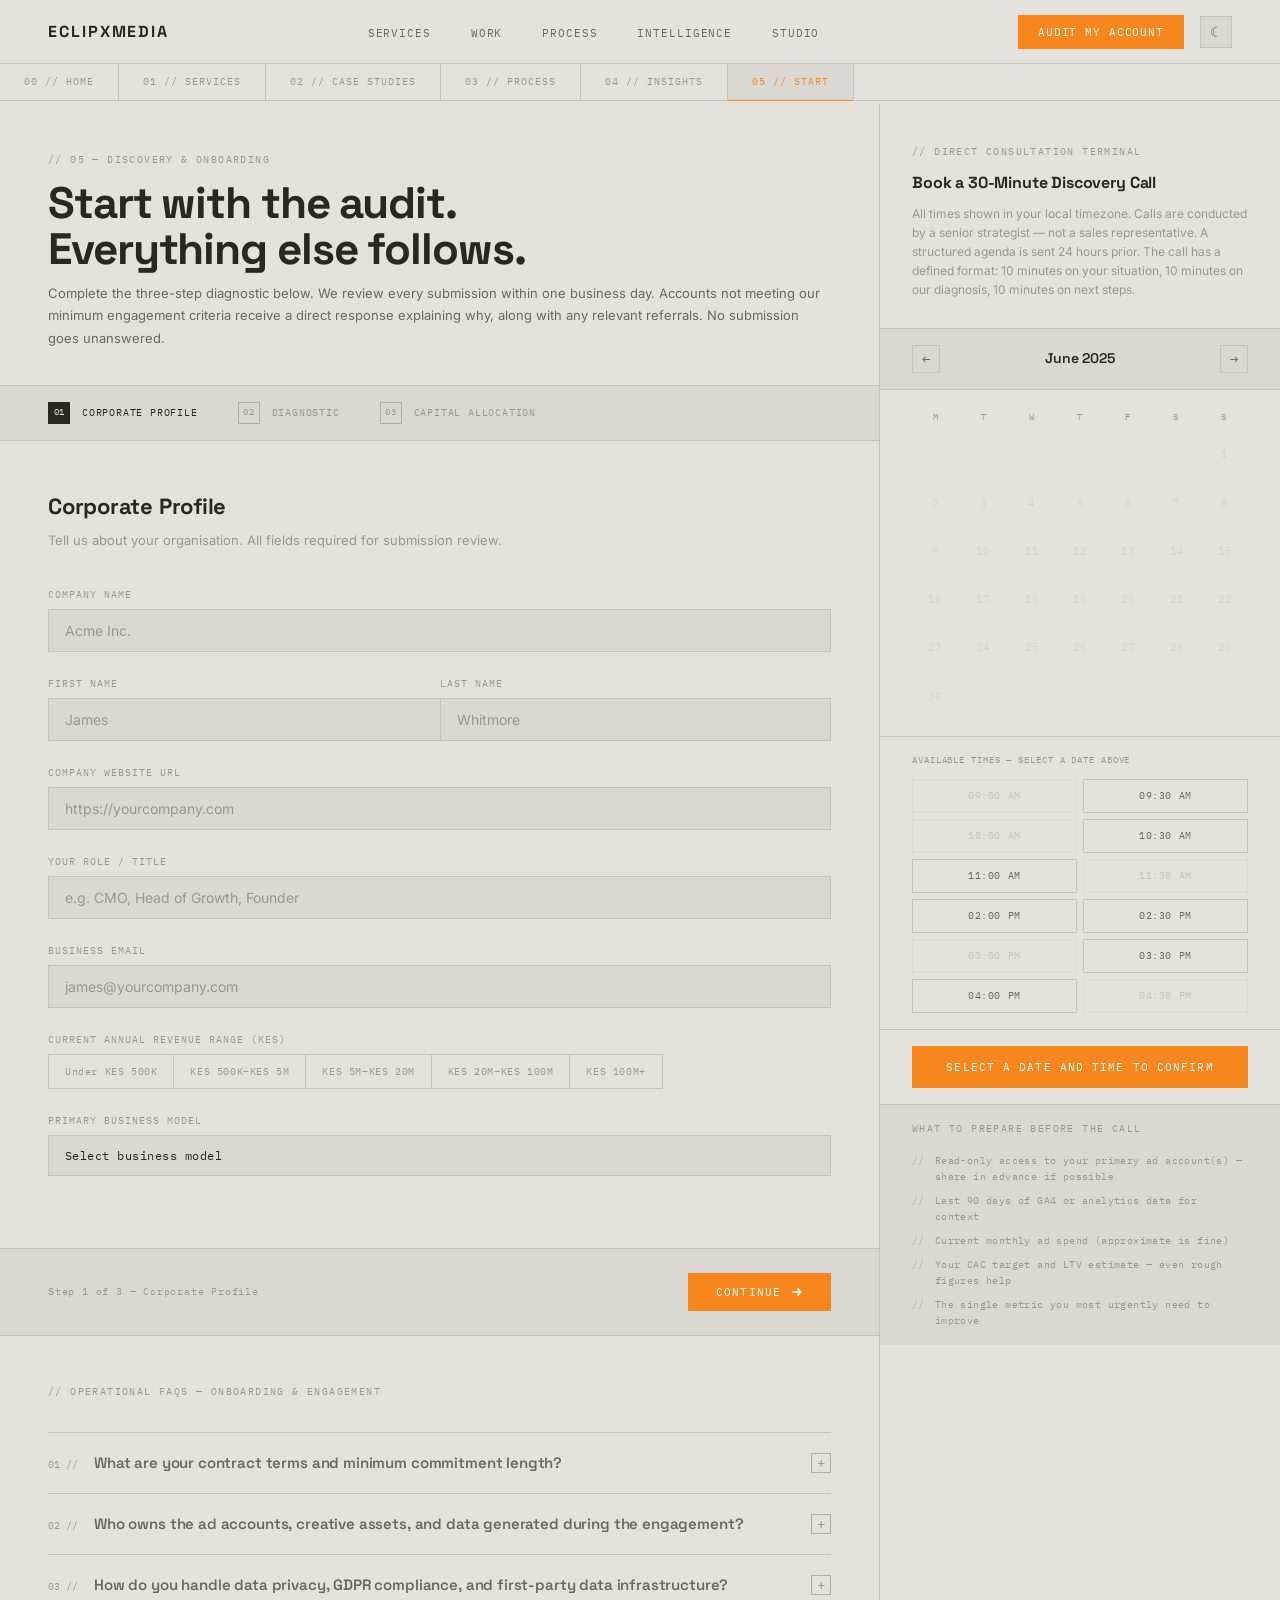
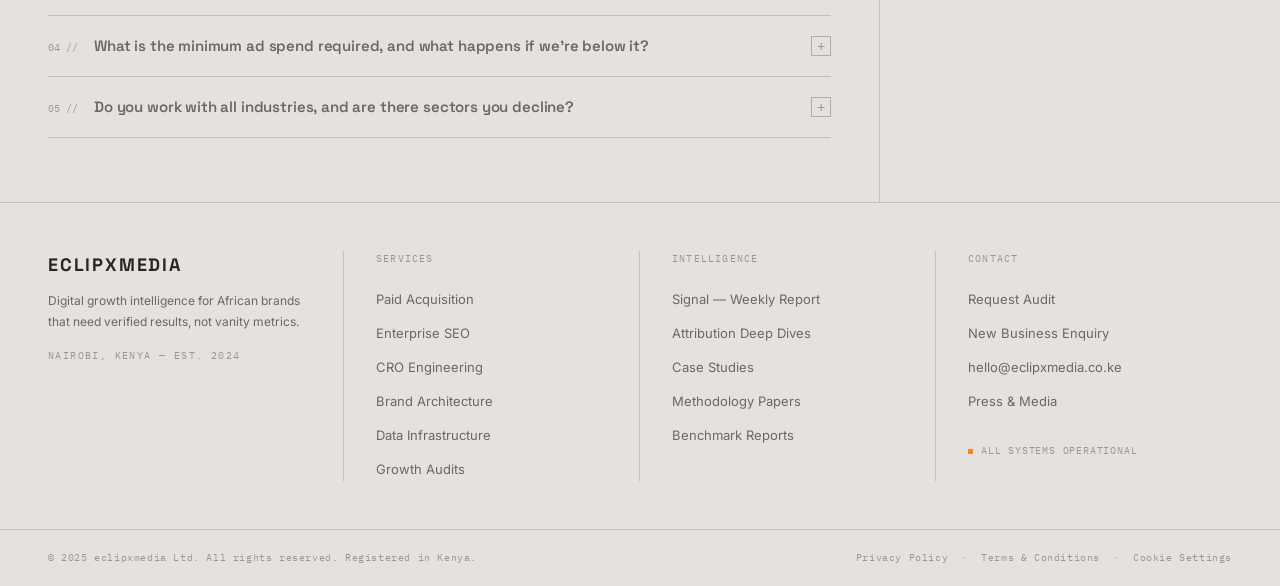
==== commit 19f2777b: "price" ====
--- a/contact.html
+++ b/contact.html
@@ -63,11 +63,11 @@
         <div class="field-group">
           <label class="field-label">Current Annual Revenue Range (KES)</label>
           <div class="scale-options" id="revenue-selector">
-            <button class="scale-option" onclick="selectScale(this,'revenue-selector')">Under KES 10M</button>
-            <button class="scale-option" onclick="selectScale(this,'revenue-selector')">KES 10M&ndash;KES 100M</button>
-            <button class="scale-option" onclick="selectScale(this,'revenue-selector')">KES 100M&ndash;KES 500M</button>
-            <button class="scale-option" onclick="selectScale(this,'revenue-selector')">KES 500M&ndash;KES 2B</button>
-            <button class="scale-option" onclick="selectScale(this,'revenue-selector')">KES 2B+</button>
+            <button class="scale-option" onclick="selectScale(this,'revenue-selector')">Under KES 500K</button>
+            <button class="scale-option" onclick="selectScale(this,'revenue-selector')">KES 500K&ndash;KES 5M</button>
+            <button class="scale-option" onclick="selectScale(this,'revenue-selector')">KES 5M&ndash;KES 20M</button>
+            <button class="scale-option" onclick="selectScale(this,'revenue-selector')">KES 20M&ndash;KES 100M</button>
+            <button class="scale-option" onclick="selectScale(this,'revenue-selector')">KES 100M+</button>
           </div>
         </div>
         <div class="field-group">
@@ -118,13 +118,13 @@
         <div class="field-group">
           <label class="field-label" style="margin-bottom:14px;">Current Monthly Liquid Ad Budget (KES)</label>
           <div class="budget-track" id="budget-selector">
-            <div class="budget-option" onclick="selectBudget(this)"><div class="budget-label">Under KES 200,000 / month</div><div class="budget-bar-outer"><div class="budget-bar-inner" style="width:12%"></div></div><div class="budget-radio"></div></div>
-            <div class="budget-option" onclick="selectBudget(this)"><div class="budget-label">KES 200K &ndash; KES 1M / month</div><div class="budget-bar-outer"><div class="budget-bar-inner" style="width:30%"></div></div><div class="budget-radio"></div></div>
-            <div class="budget-option selected" onclick="selectBudget(this)"><div class="budget-label">KES 1M &ndash; KES 5M / month</div><div class="budget-bar-outer"><div class="budget-bar-inner" style="width:55%"></div></div><div class="budget-radio"></div></div>
-            <div class="budget-option" onclick="selectBudget(this)"><div class="budget-label">KES 5M &ndash; KES 20M / month</div><div class="budget-bar-outer"><div class="budget-bar-inner" style="width:75%"></div></div><div class="budget-radio"></div></div>
-            <div class="budget-option" onclick="selectBudget(this)"><div class="budget-label">KES 20M+ / month</div><div class="budget-bar-outer"><div class="budget-bar-inner" style="width:100%"></div></div><div class="budget-radio"></div></div>
-          </div>
-          <div style="margin-top:10px;font-family:var(--mono);font-size:10px;color:var(--text-muted);line-height:1.6;">// Minimum threshold: KES 1,000,000/month in active, deployable ad spend. Accounts below this threshold are not a fit for our model. We will explain why and refer you to agencies whose model fits your current stage.</div>
+            <div class="budget-option" onclick="selectBudget(this)"><div class="budget-label">Under KES 50,000 / month</div><div class="budget-bar-outer"><div class="budget-bar-inner" style="width:12%"></div></div><div class="budget-radio"></div></div>
+            <div class="budget-option" onclick="selectBudget(this)"><div class="budget-label">KES 50K &ndash; KES 200K / month</div><div class="budget-bar-outer"><div class="budget-bar-inner" style="width:30%"></div></div><div class="budget-radio"></div></div>
+            <div class="budget-option selected" onclick="selectBudget(this)"><div class="budget-label">KES 200K &ndash; KES 800K / month</div><div class="budget-bar-outer"><div class="budget-bar-inner" style="width:55%"></div></div><div class="budget-radio"></div></div>
+            <div class="budget-option" onclick="selectBudget(this)"><div class="budget-label">KES 800K &ndash; KES 2M / month</div><div class="budget-bar-outer"><div class="budget-bar-inner" style="width:75%"></div></div><div class="budget-radio"></div></div>
+            <div class="budget-option" onclick="selectBudget(this)"><div class="budget-label">KES 2M+ / month</div><div class="budget-bar-outer"><div class="budget-bar-inner" style="width:100%"></div></div><div class="budget-radio"></div></div>
+          </div>
+          <div style="margin-top:10px;font-family:var(--mono);font-size:10px;color:var(--text-muted);line-height:1.6;">// Minimum threshold: KES 200,000/month in active, deployable ad spend. Accounts below this threshold are not a fit for our model. We will explain why and refer you to agencies whose model fits your current stage.</div>
         </div>
         <div class="field-group">
           <label class="field-label">Target Timeline for First Campaign Results</label>
@@ -179,7 +179,7 @@
         </div>
         <div class="faq-item" id="faq-3">
           <button class="faq-trigger" onclick="toggleFaq('faq-3')"><div class="faq-q-wrap"><span class="faq-q-idx">04 //</span><span class="faq-q">What is the minimum ad spend required, and what happens if we're below it?</span></div><div class="faq-toggle">+</div></button>
-          <div class="faq-body"><div class="faq-answer">Our minimum is <strong>KES 1,000,000 per month in liquid, deployable ad spend</strong> &mdash; budget that exists today and is allocated to paid media, not projected future spend. Below KES 1M/month, the overhead of building and maintaining server-side tracking infrastructure, real-time attribution dashboards, and weekly sprint management cannot be amortised appropriately against the management fee structure required to staff an account correctly. If you're currently at KES 200K&ndash;KES 800K/month with a credible plan to reach the threshold within 60&ndash;90 days, contact us anyway &mdash; we'll have an honest conversation. Accounts clearly below threshold receive a direct explanation and referrals to agencies whose model fits their stage.</div></div>
+          <div class="faq-body"><div class="faq-answer">Our minimum is <strong>KES 200,000 per month in liquid, deployable ad spend</strong> &mdash; budget that exists today and is allocated to paid media, not projected future spend. Below KES 200K/month, the overhead of building and maintaining server-side tracking infrastructure, real-time attribution dashboards, and weekly sprint management cannot be amortised appropriately against the management fee structure required to staff an account correctly. If you're currently at KES 40K&ndash;KES 160K/month with a credible plan to reach the threshold within 60&ndash;90 days, contact us anyway &mdash; we'll have an honest conversation. Accounts clearly below threshold receive a direct explanation and referrals to agencies whose model fits their stage.</div></div>
         </div>
         <div class="faq-item" id="faq-4">
           <button class="faq-trigger" onclick="toggleFaq('faq-4')"><div class="faq-q-wrap"><span class="faq-q-idx">05 //</span><span class="faq-q">Do you work with all industries, and are there sectors you decline?</span></div><div class="faq-toggle">+</div></button>
